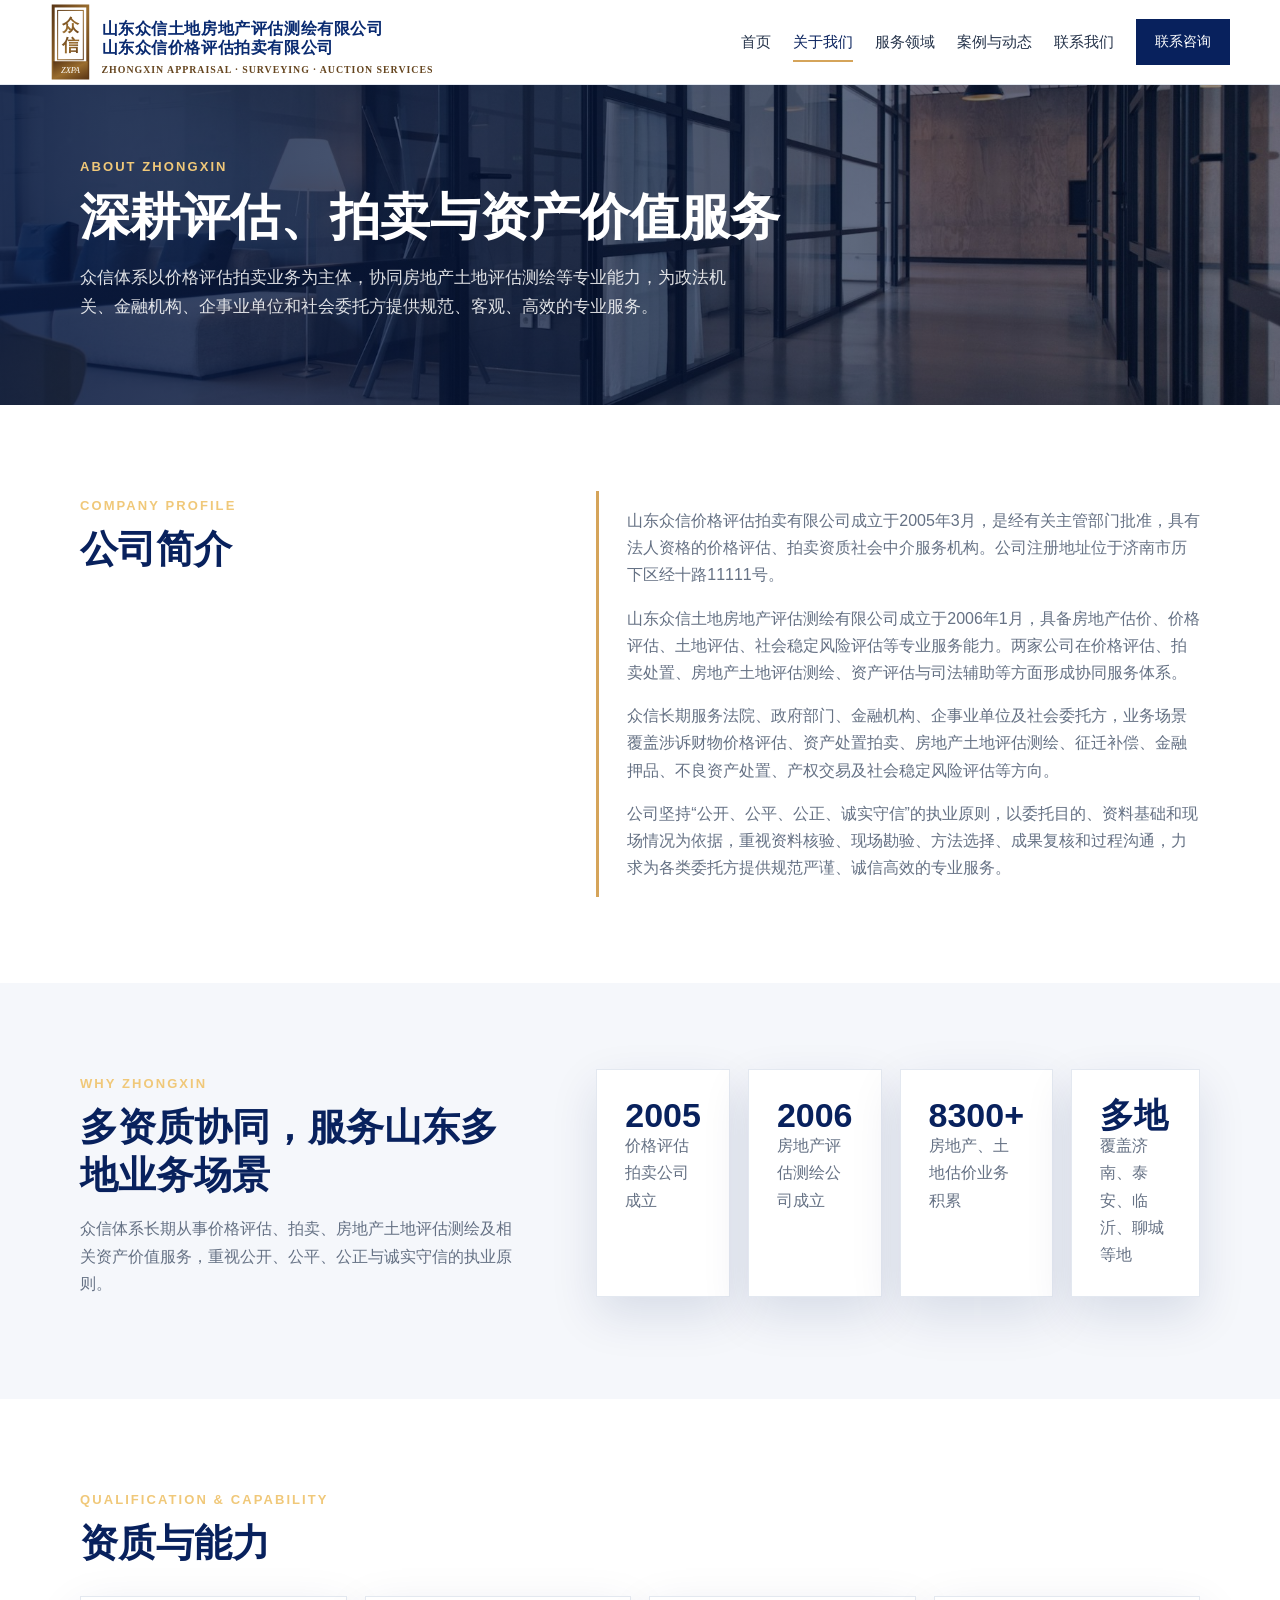
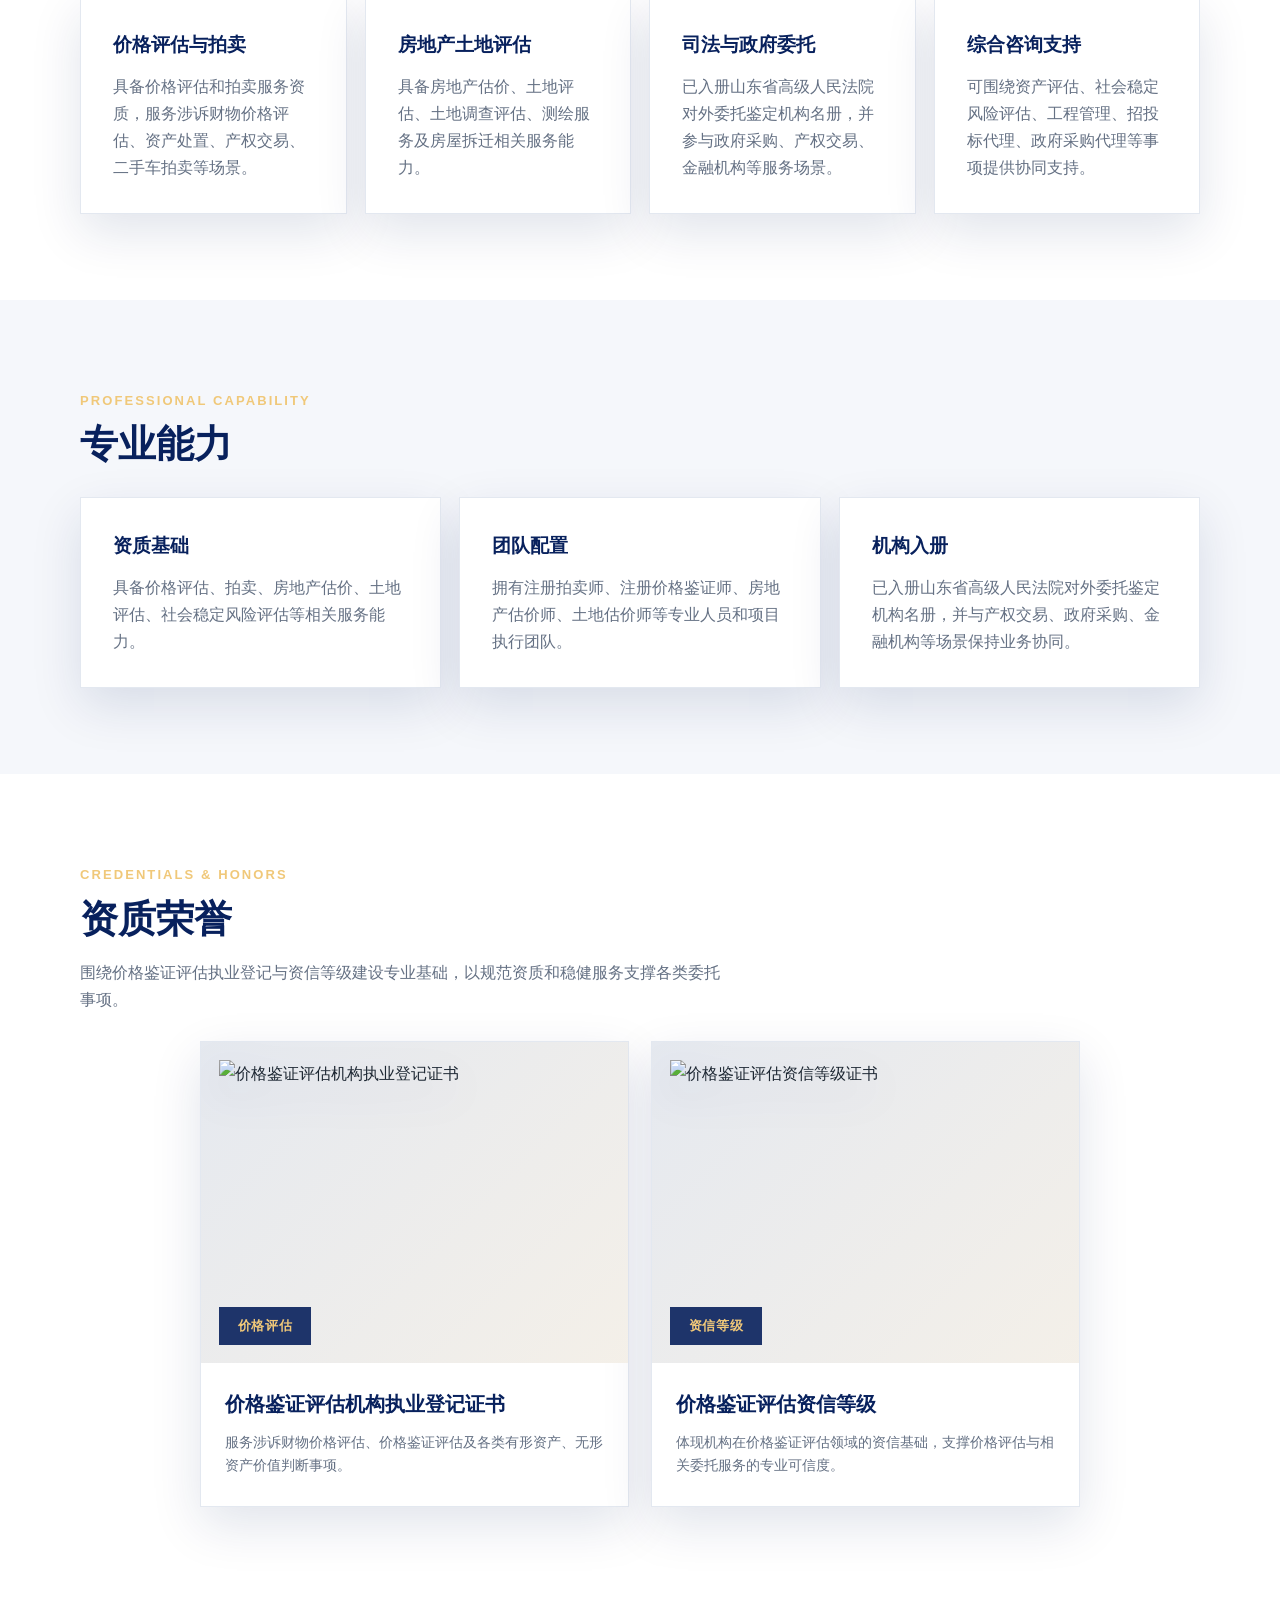
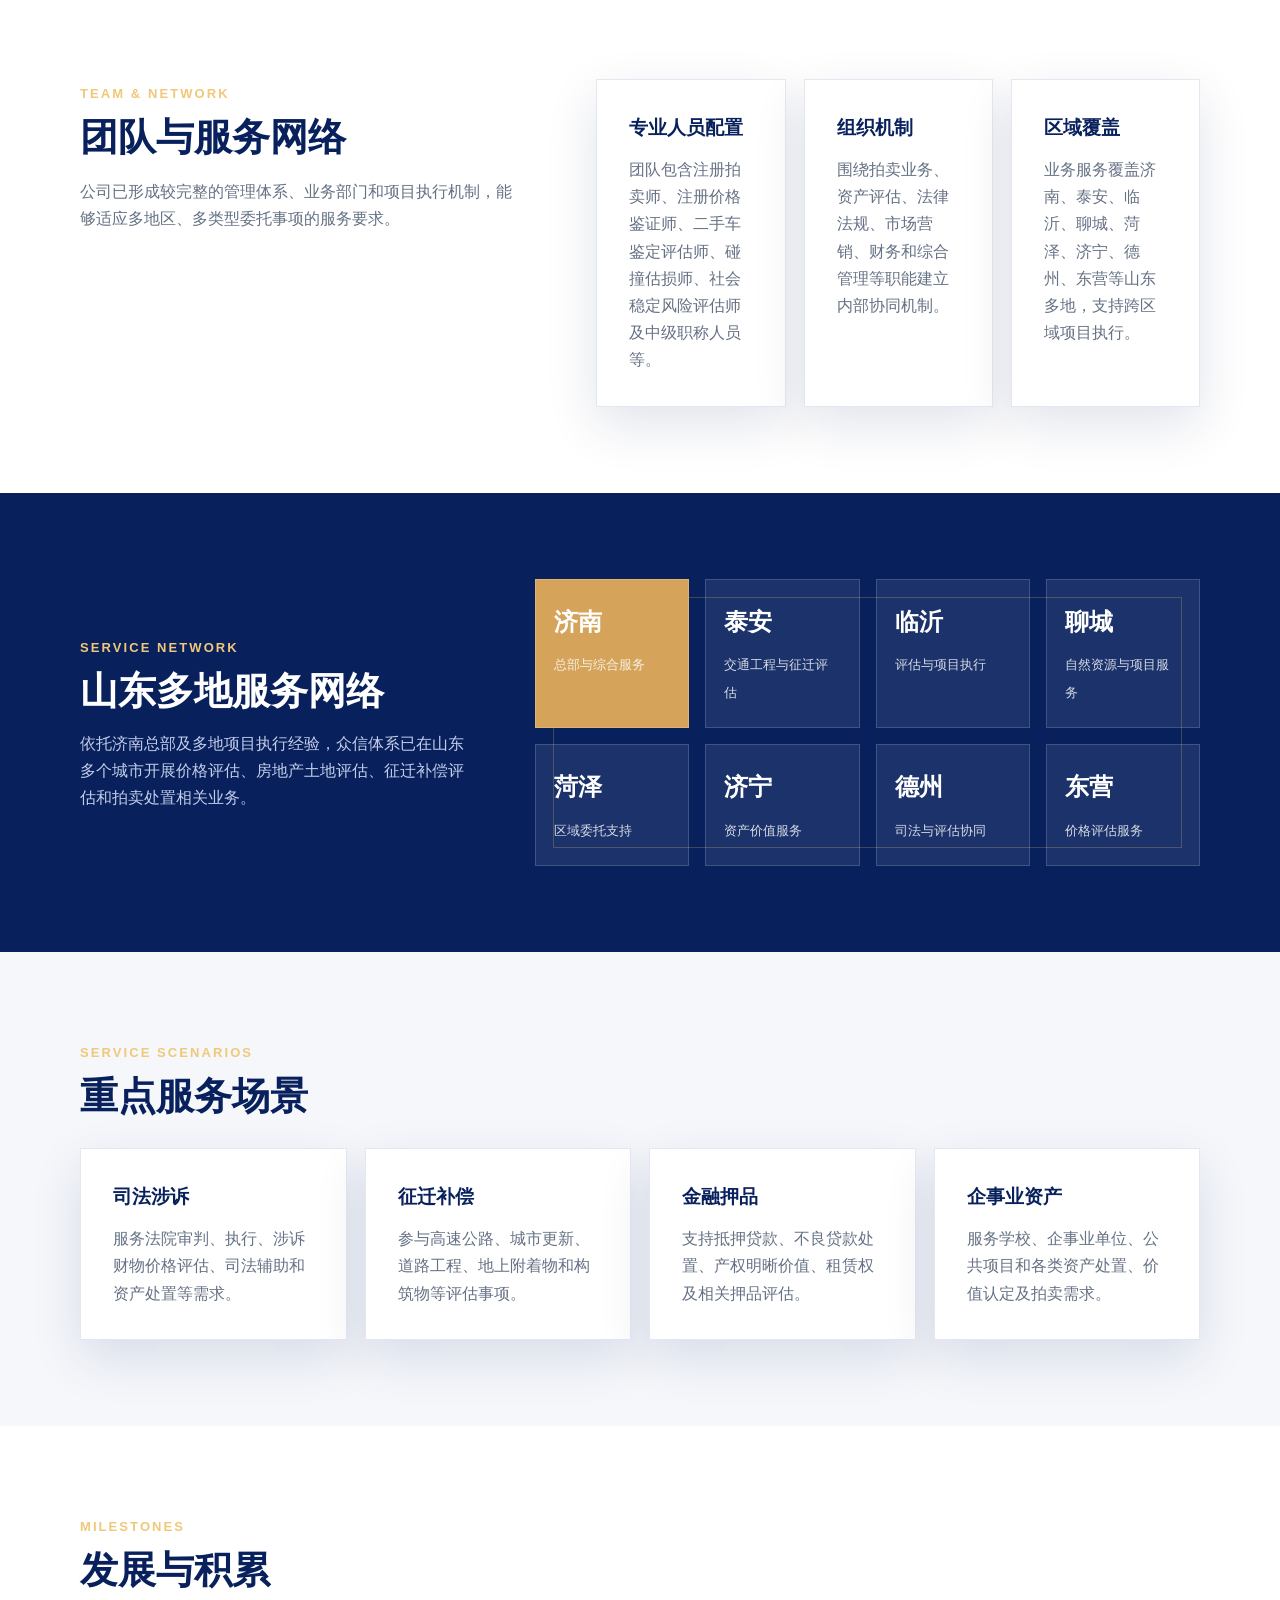
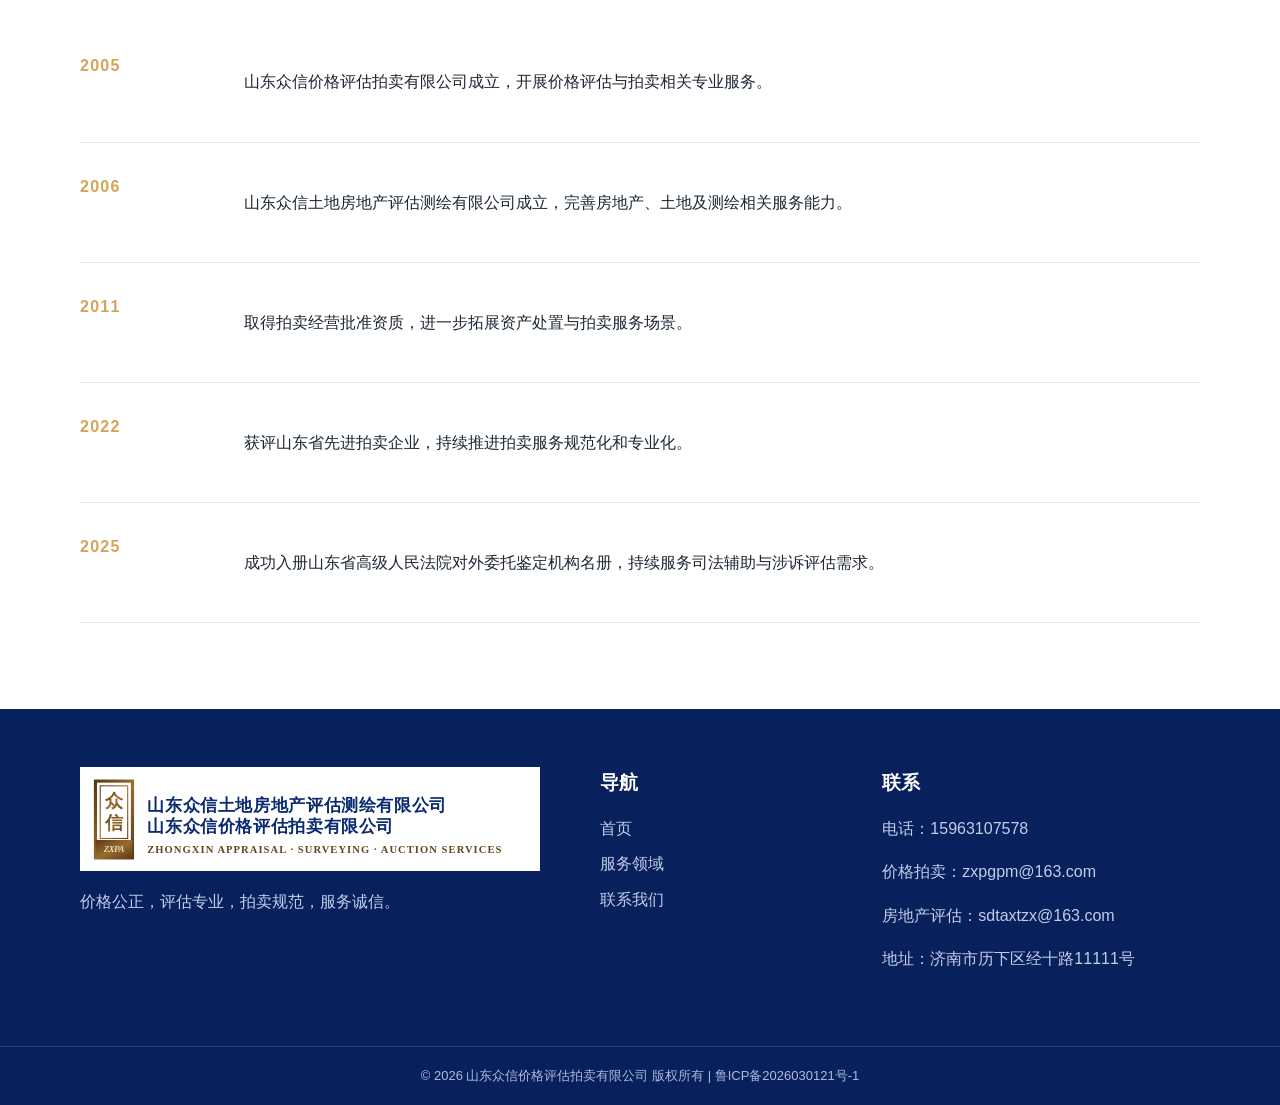
==== about.html @ 99918b37 "Correct land real estate company name" ====
<!DOCTYPE html>
<html lang="zh-CN">
<head>
    <meta charset="UTF-8">
    <meta name="viewport" content="width=device-width, initial-scale=1.0">
    <title>关于我们 | 山东众信价格评估拍卖有限公司</title>
    <meta name="description" content="了解山东众信价格评估拍卖有限公司及众信专业服务体系，涵盖价格评估、拍卖服务、房地产土地评估测绘、资产评估与司法辅助能力。">
    <meta property="og:type" content="website">
    <meta property="og:title" content="关于我们 | 山东众信价格评估拍卖有限公司">
    <meta property="og:description" content="众信体系以价格评估拍卖业务为主体，协同房地产土地评估测绘等专业能力。">
    <meta property="og:image" content="assets/logo-header.svg">
    <link rel="canonical" href="https://zhongxinpm.cn/about.html">
    <link rel="icon" href="assets/favicon.svg" type="image/svg+xml">
    <link rel="stylesheet" href="styles.css?v=20260608-local-images">
</head>
<body>
    <header class="site-header">
        <div class="topbar">
            <a class="brand" href="index.html"><img class="brand-logo" src="assets/logo-header.svg?v=20260609-company-name" alt="山东众信土地房地产评估测绘有限公司 山东众信价格评估拍卖有限公司"></a>
            <button class="menu-toggle" type="button" aria-label="打开导航" aria-expanded="false"><span></span><span></span><span></span></button>
            <nav class="main-nav" aria-label="主导航">
                <a href="index.html">首页</a><a class="active" href="about.html">关于我们</a><a href="services.html">服务领域</a><a href="insights.html">案例与动态</a><a href="contact.html">联系我们</a>
            </nav>
            <a class="header-cta" href="contact.html">联系咨询</a>
        </div>
    </header>

    <main>
        <section class="page-hero about-hero">
            <div class="container">
                <span>About Zhongxin</span>
                <h1>深耕评估、拍卖与资产价值服务</h1>
                <p>众信体系以价格评估拍卖业务为主体，协同房地产土地评估测绘等专业能力，为政法机关、金融机构、企事业单位和社会委托方提供规范、客观、高效的专业服务。</p>
            </div>
        </section>

        <section class="section">
            <div class="container split">
                <div>
                    <span class="section-kicker">Company Profile</span>
                    <h2>公司简介</h2>
                </div>
                <div class="rich-text">
                    <p>山东众信价格评估拍卖有限公司成立于2005年3月，是经有关主管部门批准，具有法人资格的价格评估、拍卖资质社会中介服务机构。公司注册地址位于济南市历下区经十路11111号。</p>
                    <p>山东众信土地房地产评估测绘有限公司成立于2006年1月，具备房地产估价、价格评估、土地评估、社会稳定风险评估等专业服务能力。两家公司在价格评估、拍卖处置、房地产土地评估测绘、资产评估与司法辅助等方面形成协同服务体系。</p>
                    <p>众信长期服务法院、政府部门、金融机构、企事业单位及社会委托方，业务场景覆盖涉诉财物价格评估、资产处置拍卖、房地产土地评估测绘、征迁补偿、金融押品、不良资产处置、产权交易及社会稳定风险评估等方向。</p>
                    <p>公司坚持“公开、公平、公正、诚实守信”的执业原则，以委托目的、资料基础和现场情况为依据，重视资料核验、现场勘验、方法选择、成果复核和过程沟通，力求为各类委托方提供规范严谨、诚信高效的专业服务。</p>
                </div>
            </div>
        </section>

        <section class="section muted">
            <div class="container split">
                <div>
                    <span class="section-kicker">Why Zhongxin</span>
                    <h2>多资质协同，服务山东多地业务场景</h2>
                    <p class="lead">众信体系长期从事价格评估、拍卖、房地产土地评估测绘及相关资产价值服务，重视公开、公平、公正与诚实守信的执业原则。</p>
                </div>
                <div class="strength-grid">
                    <article>
                        <strong>2005</strong>
                        <span>价格评估拍卖公司成立</span>
                    </article>
                    <article>
                        <strong>2006</strong>
                        <span>房地产评估测绘公司成立</span>
                    </article>
                    <article>
                        <strong>8300+</strong>
                        <span>房地产、土地估价业务积累</span>
                    </article>
                    <article>
                        <strong>多地</strong>
                        <span>覆盖济南、泰安、临沂、聊城等地</span>
                    </article>
                </div>
            </div>
        </section>

        <section class="section">
            <div class="container">
                <div class="section-head compact">
                    <span>Qualification & Capability</span>
                    <h2>资质与能力</h2>
                </div>
                <div class="feature-grid four">
                    <article class="feature"><h3>价格评估与拍卖</h3><p>具备价格评估和拍卖服务资质，服务涉诉财物价格评估、资产处置、产权交易、二手车拍卖等场景。</p></article>
                    <article class="feature"><h3>房地产土地评估</h3><p>具备房地产估价、土地评估、土地调查评估、测绘服务及房屋拆迁相关服务能力。</p></article>
                    <article class="feature"><h3>司法与政府委托</h3><p>已入册山东省高级人民法院对外委托鉴定机构名册，并参与政府采购、产权交易、金融机构等服务场景。</p></article>
                    <article class="feature"><h3>综合咨询支持</h3><p>可围绕资产评估、社会稳定风险评估、工程管理、招投标代理、政府采购代理等事项提供协同支持。</p></article>
                </div>
            </div>
        </section>

        <section class="section muted">
            <div class="container">
                <div class="section-head compact">
                    <span>Professional Capability</span>
                    <h2>专业能力</h2>
                </div>
                <div class="feature-grid">
                    <article class="feature">
                        <h3>资质基础</h3>
                        <p>具备价格评估、拍卖、房地产估价、土地评估、社会稳定风险评估等相关服务能力。</p>
                    </article>
                    <article class="feature">
                        <h3>团队配置</h3>
                        <p>拥有注册拍卖师、注册价格鉴证师、房地产估价师、土地估价师等专业人员和项目执行团队。</p>
                    </article>
                    <article class="feature">
                        <h3>机构入册</h3>
                        <p>已入册山东省高级人民法院对外委托鉴定机构名册，并与产权交易、政府采购、金融机构等场景保持业务协同。</p>
                    </article>
                </div>
            </div>
        </section>

        <section class="section">
            <div class="container">
                <div class="section-head compact">
                    <span>Credentials & Honors</span>
                    <h2>资质荣誉</h2>
                    <p>围绕价格鉴证评估执业登记与资信等级建设专业基础，以规范资质和稳健服务支撑各类委托事项。</p>
                </div>
                <div class="credential-gallery">
                    <article class="credential-card">
                        <div class="credential-visual photo">
                            <img src="ziliao/价格鉴证评估机构执业登记证书.jpg" alt="价格鉴证评估机构执业登记证书">
                            <span>价格评估</span>
                        </div>
                        <h3>价格鉴证评估机构执业登记证书</h3>
                        <p>服务涉诉财物价格评估、价格鉴证评估及各类有形资产、无形资产价值判断事项。</p>
                    </article>
                    <article class="credential-card">
                        <div class="credential-visual photo">
                            <img src="ziliao/价格鉴证评估资信等级.jpg" alt="价格鉴证评估资信等级证书">
                            <span>资信等级</span>
                        </div>
                        <h3>价格鉴证评估资信等级</h3>
                        <p>体现机构在价格鉴证评估领域的资信基础，支撑价格评估与相关委托服务的专业可信度。</p>
                    </article>
                </div>
            </div>
        </section>

        <section class="section">
            <div class="container split">
                <div>
                    <span class="section-kicker">Team & Network</span>
                    <h2>团队与服务网络</h2>
                    <p class="lead">公司已形成较完整的管理体系、业务部门和项目执行机制，能够适应多地区、多类型委托事项的服务要求。</p>
                </div>
                <div class="feature-grid">
                    <article class="feature">
                        <h3>专业人员配置</h3>
                        <p>团队包含注册拍卖师、注册价格鉴证师、二手车鉴定评估师、碰撞估损师、社会稳定风险评估师及中级职称人员等。</p>
                    </article>
                    <article class="feature">
                        <h3>组织机制</h3>
                        <p>围绕拍卖业务、资产评估、法律法规、市场营销、财务和综合管理等职能建立内部协同机制。</p>
                    </article>
                    <article class="feature">
                        <h3>区域覆盖</h3>
                        <p>业务服务覆盖济南、泰安、临沂、聊城、菏泽、济宁、德州、东营等山东多地，支持跨区域项目执行。</p>
                    </article>
                </div>
            </div>
        </section>

        <section class="section network-section">
            <div class="container network-map">
                <div class="network-copy">
                    <span class="section-kicker">Service Network</span>
                    <h2>山东多地服务网络</h2>
                    <p>依托济南总部及多地项目执行经验，众信体系已在山东多个城市开展价格评估、房地产土地评估、征迁补偿评估和拍卖处置相关业务。</p>
                </div>
                <div class="network-nodes" aria-label="山东服务城市节点">
                    <div class="network-node primary"><strong>济南</strong><span>总部与综合服务</span></div>
                    <div class="network-node"><strong>泰安</strong><span>交通工程与征迁评估</span></div>
                    <div class="network-node"><strong>临沂</strong><span>评估与项目执行</span></div>
                    <div class="network-node"><strong>聊城</strong><span>自然资源与项目服务</span></div>
                    <div class="network-node"><strong>菏泽</strong><span>区域委托支持</span></div>
                    <div class="network-node"><strong>济宁</strong><span>资产价值服务</span></div>
                    <div class="network-node"><strong>德州</strong><span>司法与评估协同</span></div>
                    <div class="network-node"><strong>东营</strong><span>价格评估服务</span></div>
                </div>
            </div>
        </section>

        <section class="section muted">
            <div class="container">
                <div class="section-head compact">
                    <span>Service Scenarios</span>
                    <h2>重点服务场景</h2>
                </div>
                <div class="feature-grid four">
                    <article class="feature"><h3>司法涉诉</h3><p>服务法院审判、执行、涉诉财物价格评估、司法辅助和资产处置等需求。</p></article>
                    <article class="feature"><h3>征迁补偿</h3><p>参与高速公路、城市更新、道路工程、地上附着物和构筑物等评估事项。</p></article>
                    <article class="feature"><h3>金融押品</h3><p>支持抵押贷款、不良贷款处置、产权明晰价值、租赁权及相关押品评估。</p></article>
                    <article class="feature"><h3>企事业资产</h3><p>服务学校、企事业单位、公共项目和各类资产处置、价值认定及拍卖需求。</p></article>
                </div>
            </div>
        </section>

        <section class="section">
            <div class="container timeline">
                <div class="section-head compact"><span>Milestones</span><h2>发展与积累</h2></div>
                <article><time>2005</time><p>山东众信价格评估拍卖有限公司成立，开展价格评估与拍卖相关专业服务。</p></article>
                <article><time>2006</time><p>山东众信土地房地产评估测绘有限公司成立，完善房地产、土地及测绘相关服务能力。</p></article>
                <article><time>2011</time><p>取得拍卖经营批准资质，进一步拓展资产处置与拍卖服务场景。</p></article>
                <article><time>2022</time><p>获评山东省先进拍卖企业，持续推进拍卖服务规范化和专业化。</p></article>
                <article><time>2025</time><p>成功入册山东省高级人民法院对外委托鉴定机构名册，持续服务司法辅助与涉诉评估需求。</p></article>
            </div>
        </section>
    </main>

    <footer class="site-footer">
        <div class="container footer-grid"><div><a class="brand footer-brand" href="index.html"><img class="brand-logo" src="assets/logo-header.svg?v=20260609-company-name" alt="山东众信土地房地产评估测绘有限公司 山东众信价格评估拍卖有限公司"></a><p>价格公正，评估专业，拍卖规范，服务诚信。</p></div><div><h3>导航</h3><a href="index.html">首页</a><a href="services.html">服务领域</a><a href="contact.html">联系我们</a></div><div><h3>联系</h3><p>电话：15963107578</p><p>价格拍卖：zxpgpm@163.com</p><p>房地产评估：sdtaxtzx@163.com</p><p>地址：济南市历下区经十路11111号</p></div></div>
        <div class="footer-bottom">© 2026 山东众信价格评估拍卖有限公司 版权所有 | 鲁ICP备2026030121号-1</div>
    </footer>
    <script src="script.js?v=20260608-local-images"></script>
</body>
</html>
---- styles.css ----
:root {
    --navy: #08215d;
    --navy-2: #0b2d78;
    --gold: #d5a45a;
    --gold-2: #f0c879;
    --ink: #1d2733;
    --muted: #657184;
    --line: #e3e8f0;
    --paper: #ffffff;
    --soft: #f5f7fb;
    --shadow: 0 18px 48px rgba(8, 33, 93, 0.12);
}

* {
    box-sizing: border-box;
}

html {
    scroll-behavior: smooth;
}

body {
    margin: 0;
    color: var(--ink);
    font-family: Arial, "PingFang SC", "Microsoft YaHei", sans-serif;
    background: var(--paper);
    line-height: 1.7;
}

img {
    max-width: 100%;
    display: block;
}

a {
    color: inherit;
    text-decoration: none;
}

.container {
    width: min(1120px, calc(100% - 40px));
    margin: 0 auto;
}

.site-header {
    position: sticky;
    top: 0;
    z-index: 20;
    background: rgba(255, 255, 255, 0.96);
    border-bottom: 1px solid var(--line);
    backdrop-filter: blur(14px);
}

.topbar {
    width: min(1180px, calc(100% - 40px));
    height: 84px;
    margin: 0 auto;
    display: flex;
    align-items: center;
    gap: 22px;
}

.brand {
    display: inline-flex;
    align-items: center;
    min-width: 460px;
    max-width: 560px;
}

.brand-logo {
    width: 100%;
    height: 76px;
    object-fit: contain;
    object-position: left center;
}

.main-nav {
    display: flex;
    align-items: center;
    gap: 22px;
    margin-left: auto;
    font-size: 15px;
}

.main-nav a {
    position: relative;
    color: #25334a;
    padding: 27px 0;
}

.main-nav a::after {
    content: "";
    position: absolute;
    left: 0;
    right: 0;
    bottom: 20px;
    height: 2px;
    background: var(--gold);
    transform: scaleX(0);
    transform-origin: left;
    transition: transform 0.2s ease;
}

.main-nav a:hover,
.main-nav a.active {
    color: var(--navy);
}

.main-nav a:hover::after,
.main-nav a.active::after {
    transform: scaleX(1);
}

.header-cta {
    color: #fff;
    background: var(--navy);
    padding: 10px 18px;
    font-size: 14px;
    border: 1px solid var(--navy);
    transition: 0.2s ease;
}

.header-cta:hover {
    background: var(--gold);
    border-color: var(--gold);
}

.menu-toggle {
    display: none;
    width: 42px;
    height: 42px;
    margin-left: auto;
    background: transparent;
    border: 1px solid var(--line);
    cursor: pointer;
}

.menu-toggle span {
    display: block;
    width: 20px;
    height: 2px;
    margin: 5px auto;
    background: var(--navy);
}

.hero,
.page-hero {
    position: relative;
    color: #fff;
    overflow: hidden;
    background-position: center;
    background-size: cover;
}

.hero-home {
    min-height: 560px;
    display: flex;
    align-items: center;
    background-image: url("assets/site-images/building-hero.jpg");
}

.hero-overlay,
.page-hero::before {
    position: absolute;
    inset: 0;
    content: "";
    background: linear-gradient(90deg, rgba(5, 22, 61, 0.86), rgba(5, 22, 61, 0.42));
}

.hero-content,
.page-hero .container {
    position: relative;
    z-index: 1;
}

.eyebrow,
.section-kicker,
.section-head span,
.consult-inner span,
.page-hero span {
    color: var(--gold-2);
    font-size: 13px;
    font-weight: 700;
    letter-spacing: 0.16em;
    text-transform: uppercase;
}

.hero h1 {
    max-width: 760px;
    margin: 14px 0 20px;
    font-size: clamp(38px, 5vw, 62px);
    line-height: 1.16;
    letter-spacing: 0;
}

.hero p {
    max-width: 650px;
    margin: 0;
    color: rgba(255, 255, 255, 0.86);
    font-size: 18px;
}

.hero-actions {
    display: flex;
    gap: 14px;
    margin-top: 34px;
    flex-wrap: wrap;
}

.btn {
    display: inline-flex;
    align-items: center;
    justify-content: center;
    min-height: 46px;
    padding: 0 24px;
    border: 1px solid transparent;
    font-weight: 700;
    cursor: pointer;
    transition: 0.2s ease;
}

.btn.primary {
    color: #fff;
    background: var(--navy);
    border-color: var(--navy);
}

.btn.primary:hover {
    background: #123986;
}

.btn.ghost {
    color: #fff;
    border-color: rgba(255, 255, 255, 0.55);
}

.btn.ghost:hover {
    color: var(--navy);
    background: #fff;
}

.btn.gold {
    background: var(--gold);
    border-color: var(--gold);
}

.section {
    padding: 86px 0;
}

.muted {
    background: var(--soft);
}

.section-head {
    max-width: 650px;
    margin-bottom: 36px;
}

.section-head.compact {
    margin-bottom: 28px;
}

.section-head.side {
    margin-bottom: 0;
}

.section-head h2,
.split h2,
.consult-inner h2 {
    margin: 8px 0 12px;
    color: var(--navy);
    font-size: clamp(28px, 3vw, 38px);
    line-height: 1.25;
}

.section-head p,
.lead,
.rich-text p {
    color: var(--muted);
    font-size: 16px;
}

.credential-note {
    max-width: 760px;
    margin-top: 12px;
    padding: 12px 14px;
    color: #6b4a1f !important;
    background: #fff7e8;
    border-left: 3px solid var(--gold);
    font-size: 14px !important;
}

.image-card-grid {
    display: grid;
    grid-template-columns: repeat(4, 1fr);
    gap: 1px;
    background: var(--line);
}

.image-card {
    position: relative;
    height: 300px;
    overflow: hidden;
    color: #fff;
    background: var(--navy);
}

.image-card img {
    width: 100%;
    height: 100%;
    object-fit: cover;
    opacity: 0.78;
    transition: transform 0.45s ease, opacity 0.45s ease;
}

.image-card::after {
    position: absolute;
    inset: 0;
    content: "";
    background: linear-gradient(180deg, rgba(8, 33, 93, 0.1), rgba(8, 33, 93, 0.82));
}

.image-card.light::after {
    background: linear-gradient(180deg, rgba(255, 255, 255, 0.04), rgba(8, 33, 93, 0.74));
}

.image-card span {
    position: absolute;
    left: 28px;
    bottom: 26px;
    z-index: 1;
    font-size: 24px;
    font-weight: 700;
}

.image-card span::before {
    content: "";
    display: block;
    width: 34px;
    height: 3px;
    margin-bottom: 12px;
    background: var(--gold);
}

.image-card:hover img {
    transform: scale(1.07);
    opacity: 0.94;
}

.info-center {
    position: relative;
    margin-top: -86px;
    z-index: 2;
    padding-bottom: 30px;
}

.info-center .container {
    background: #fff;
    padding: 28px 42px 32px;
    box-shadow: var(--shadow);
}

.info-grid {
    display: grid;
    grid-template-columns: minmax(0, 1.05fr) minmax(380px, 0.95fr);
    gap: 28px;
    align-items: stretch;
}

.project-carousel {
    position: relative;
    min-height: 430px;
    overflow: hidden;
    background: var(--navy);
}

.project-slide {
    position: absolute;
    inset: 0;
    opacity: 0;
    pointer-events: none;
    transition: opacity 0.45s ease;
}

.project-slide.active {
    opacity: 1;
    pointer-events: auto;
}

.project-slide img {
    width: 100%;
    height: 100%;
    object-fit: cover;
    opacity: 0.82;
}

.project-slide::after {
    content: "";
    position: absolute;
    inset: 0;
    background: linear-gradient(180deg, rgba(8, 33, 93, 0.12), rgba(8, 33, 93, 0.88));
}

.project-caption {
    position: absolute;
    left: 34px;
    right: 34px;
    bottom: 42px;
    z-index: 1;
    color: #fff;
}

.project-caption span {
    display: inline-block;
    margin-bottom: 12px;
    padding: 5px 12px;
    color: var(--navy);
    background: var(--gold-2);
    font-size: 13px;
    font-weight: 700;
}

.project-caption h3 {
    margin: 0 0 12px;
    font-size: clamp(24px, 3vw, 34px);
    line-height: 1.28;
}

.project-caption p {
    max-width: 620px;
    margin: 0;
    color: rgba(255, 255, 255, 0.86);
    font-size: 15px;
}

.carousel-dots {
    position: absolute;
    left: 34px;
    bottom: 18px;
    z-index: 2;
    display: flex;
    gap: 8px;
}

.carousel-dots button {
    width: 28px;
    height: 4px;
    padding: 0;
    border: 0;
    background: rgba(255, 255, 255, 0.45);
    cursor: pointer;
}

.carousel-dots button.active {
    background: var(--gold-2);
}

.info-panel {
    display: flex;
    flex-direction: column;
    min-height: 430px;
    border-top: 3px solid var(--navy);
    background: #fff;
    box-shadow: inset 0 0 0 1px var(--line);
}

.info-tabs {
    display: grid;
    grid-template-columns: repeat(3, 1fr);
    border-bottom: 1px solid var(--line);
}

.info-tabs button {
    min-height: 54px;
    color: var(--navy);
    background: #fff;
    border: 0;
    border-right: 1px solid var(--line);
    font: inherit;
    font-weight: 700;
    cursor: pointer;
}

.info-tabs button:last-child {
    border-right: 0;
}

.info-tabs button.active {
    color: #fff;
    background: var(--navy);
}

.notice-board {
    display: grid;
    grid-template-columns: repeat(2, minmax(0, 1fr));
    gap: 26px;
    margin-top: 26px;
}

.notice-column {
    border: 1px solid #d5d9df;
    background: #fff;
}

.notice-column-head {
    display: flex;
    align-items: stretch;
    justify-content: space-between;
    min-height: 48px;
    border-bottom: 1px solid #d5d9df;
}

.notice-column-head h3 {
    margin: 0;
    padding: 12px 22px;
    color: #fff;
    background: var(--navy);
    font-size: 17px;
}

.notice-column-head h3::before {
    content: "› ";
    font-size: 18px;
}

.notice-column-head a {
    align-self: center;
    padding: 0 14px;
    color: var(--navy);
    font-size: 12px;
}

.investment-tabs {
    display: flex;
    flex-wrap: wrap;
    align-items: center;
    gap: 0;
    margin-right: auto;
    padding-left: 18px;
}

.investment-tabs a {
    position: relative;
    padding: 0 15px;
    color: var(--navy);
    font-size: 13px;
    font-weight: 700;
}

.investment-tabs a + a::before {
    content: "";
    position: absolute;
    left: 0;
    top: 50%;
    width: 1px;
    height: 14px;
    background: var(--gold);
    transform: translateY(-50%);
}

.investment-tabs a:hover,
.investment-tabs a.active {
    color: var(--gold);
}

.investment-tabs a.active::after {
    content: "";
    position: absolute;
    left: 15px;
    right: 15px;
    bottom: -16px;
    height: 2px;
    background: var(--gold);
}

.notice-column-body {
    display: grid;
    grid-template-columns: minmax(220px, 0.86fr) 1fr;
    gap: 20px;
    padding: 16px;
}

.news-showcase {
    overflow: hidden;
    background: #fff;
    border: 1px solid var(--line);
    box-shadow: var(--shadow);
}

.news-showcase-head {
    display: flex;
    align-items: center;
    justify-content: space-between;
    gap: 20px;
    min-height: 58px;
    padding: 0 24px 0 28px;
    color: #fff;
    background: var(--navy);
}

.news-showcase-head div {
    display: flex;
    align-items: center;
    gap: 18px;
}

.news-showcase-head strong {
    font-size: 18px;
}

.news-showcase-head span {
    padding-left: 18px;
    border-left: 2px solid rgba(255, 255, 255, 0.62);
    font-weight: 700;
}

.news-showcase-head a {
    color: #fff;
    font-size: 14px;
}

.news-showcase-head a::before {
    content: "— ";
    color: var(--gold-2);
}

.news-showcase-body {
    display: grid;
    grid-template-columns: minmax(0, 1.65fr) minmax(360px, 1fr);
    height: 360px;
    background: #f1f4f8;
}

.news-visual {
    position: relative;
    height: 360px;
    background: #e8edf5;
}

.news-slide {
    position: absolute;
    inset: 0;
    opacity: 0;
    transition: opacity 0.45s ease;
}

.news-slide.active {
    opacity: 1;
}

.news-slide img {
    width: 100%;
    height: 100%;
    object-fit: cover;
}

.news-dots {
    position: absolute;
    left: 0;
    right: 0;
    bottom: 18px;
    display: flex;
    justify-content: center;
    gap: 10px;
    z-index: 2;
}

.news-dots button {
    width: 11px;
    height: 11px;
    padding: 0;
    border: 0;
    border-radius: 999px;
    background: rgba(255, 255, 255, 0.72);
    cursor: pointer;
}

.news-dots button.active {
    background: var(--gold);
}

.news-summary {
    display: flex;
    flex-direction: column;
    justify-content: flex-start;
    min-width: 0;
    overflow: hidden;
    padding: 38px 38px 34px;
    background: #fff;
}

.news-summary time {
    color: var(--navy);
    font-family: Georgia, "Times New Roman", serif;
    font-size: 15px;
}

.news-summary > strong {
    margin: 4px 0 16px;
    color: var(--navy);
    font-family: Georgia, "Times New Roman", serif;
    font-size: 34px;
    line-height: 1;
}

.news-summary > strong::after {
    content: "";
    display: block;
    width: 42px;
    height: 2px;
    margin-top: 16px;
    background: var(--gold);
}

.news-summary h3 {
    margin: 0 0 12px;
    color: var(--navy);
    font-size: 22px;
    line-height: 1.58;
    display: -webkit-box;
    overflow: hidden;
    -webkit-line-clamp: 2;
    -webkit-box-orient: vertical;
}

.news-summary p {
    margin: 0 0 20px;
    color: var(--muted);
    font-size: 15px;
    line-height: 1.85;
    display: -webkit-box;
    overflow: hidden;
    -webkit-line-clamp: 2;
    -webkit-box-orient: vertical;
}

.news-summary .btn {
    align-self: flex-start;
    margin-top: auto;
}

.news-headlines {
    padding: 22px 28px 26px;
    background: #fff;
}

.news-headlines a {
    display: grid;
    grid-template-columns: auto 1fr auto;
    gap: 10px;
    align-items: center;
    padding: 13px 0;
    border-bottom: 1px solid var(--line);
}

.news-headlines a:last-child {
    border-bottom: 0;
}

.news-headlines span {
    padding: 2px 8px;
    color: #fff;
    background: var(--gold);
    font-size: 12px;
}

.news-headlines strong {
    min-width: 0;
    color: var(--navy);
    font-size: 15px;
    overflow: hidden;
    text-overflow: ellipsis;
    white-space: nowrap;
}

.news-headlines time {
    color: var(--muted);
    font-size: 13px;
    white-space: nowrap;
}

.notice-featured {
    position: relative;
    display: block;
    min-width: 0;
    align-self: start;
    padding: 10px;
    border: 1px solid rgba(8, 33, 93, 0.1);
    background: linear-gradient(180deg, #fff, #f8fafc);
}

.notice-featured img {
    width: 100%;
    height: 190px;
    object-fit: cover;
    background: #f2f2f2;
}

.notice-featured div {
    min-width: 0;
    padding-top: 10px;
}

.notice-featured p {
    margin: 8px 0 12px;
    color: var(--muted);
    font-size: 13px;
    line-height: 1.65;
    display: -webkit-box;
    overflow: hidden;
    -webkit-line-clamp: 2;
    -webkit-box-orient: vertical;
}

.notice-list {
    display: grid;
    align-content: start;
    gap: 0;
}

.notice-item {
    position: relative;
    display: grid;
    grid-template-columns: 1fr auto;
    gap: 12px;
    align-items: center;
    min-height: 40px;
    padding: 13px 0 13px 16px;
    border-bottom: 1px dashed #d8d8d8;
}

.notice-item.featured strong {
    font-size: 15px;
    font-weight: 800;
}

.notice-item::before {
    content: "※";
    position: absolute;
    top: 10px;
    left: 0;
    width: auto;
    height: auto;
    color: #758095;
    background: none;
    font-size: 12px;
    opacity: 1;
}

.notice-column time {
    color: var(--gold);
    font-family: Georgia, "Times New Roman", serif;
    font-size: 13px;
    font-weight: 700;
    white-space: nowrap;
}

.notice-column strong {
    color: var(--navy);
    font-size: 14px;
    line-height: 1.5;
}

.notice-featured strong {
    display: block;
    color: var(--navy);
    font-size: 17px;
    line-height: 1.45;
}

.service-preview {
    padding-top: 40px;
}

.notice-column a:hover strong {
    color: var(--gold);
}

.auction-panel,
.investment-panel {
    grid-column: 1 / -1;
}

.auction-panel .notice-column-head,
.investment-panel .notice-column-head {
    align-items: center;
}

.auction-body,
.investment-body {
    grid-template-columns: minmax(0, 1.2fr) minmax(320px, 0.8fr);
    gap: 24px;
}

.auction-body .notice-featured img,
.investment-body .notice-featured img {
    height: 190px;
}

.investment-empty {
    grid-column: 1 / -1;
    min-height: 220px;
    display: grid;
    place-items: center;
    color: var(--muted);
    background: #f7f9fd;
    border: 1px dashed var(--line);
}

.info-pair {
    grid-column: 1 / -1;
    display: grid;
    grid-template-columns: repeat(2, minmax(0, 1fr));
    gap: 26px;
}

.compact-feed {
    min-width: 0;
}

.compact-list {
    display: grid;
    gap: 0;
    padding: 12px 18px 16px;
}

.compact-item {
    display: grid;
    grid-template-columns: 1fr auto;
    gap: 14px;
    align-items: center;
    min-height: 48px;
    padding: 12px 0 12px 16px;
    border-bottom: 1px dashed #d8d8d8;
    position: relative;
}

.compact-item:last-child {
    border-bottom: 0;
}

.compact-item::before {
    content: "※";
    position: absolute;
    left: 0;
    top: 13px;
    color: #758095;
    font-size: 12px;
}

.compact-item strong {
    min-width: 0;
    color: var(--navy);
    font-size: 14px;
    line-height: 1.55;
    overflow: hidden;
    text-overflow: ellipsis;
    white-space: nowrap;
}

.compact-item time {
    color: var(--gold);
    font-family: Georgia, "Times New Roman", serif;
    font-size: 13px;
    font-weight: 700;
    white-space: nowrap;
}

.compact-item:hover strong {
    color: var(--gold);
}

.split {
    display: grid;
    grid-template-columns: 0.85fr 1.15fr;
    gap: 70px;
    align-items: start;
}

.strength-grid,
.feature-grid,
.process {
    display: grid;
    grid-template-columns: repeat(4, 1fr);
    gap: 18px;
}

.strength-grid article,
.feature,
.process article,
.article-list article,
.contact-card,
.contact-form {
    background: #fff;
    border: 1px solid var(--line);
    box-shadow: var(--shadow);
}

.strength-grid article {
    padding: 28px;
}

.strength-grid strong {
    display: block;
    color: var(--navy);
    font-size: 34px;
    line-height: 1;
}

.strength-grid span {
    color: var(--muted);
}

.feature-grid {
    grid-template-columns: repeat(3, 1fr);
}

.feature-grid.four {
    grid-template-columns: repeat(4, 1fr);
}

.feature {
    padding: 32px;
}

.feature h3,
.service-item h2,
.article-list h2,
.contact-card h2 {
    margin: 0 0 12px;
    color: var(--navy);
}

.article-list h2 a {
    color: inherit;
}

.article-list h2 a:hover {
    color: var(--gold);
}

.feature p,
.service-item p,
.article-list p,
.contact-card p {
    margin: 0;
    color: var(--muted);
}

.news-layout {
    display: grid;
    grid-template-columns: 330px 1fr;
    gap: 58px;
}

.news-list {
    background: #fff;
    border-top: 3px solid var(--navy);
}

.news-list a {
    display: grid;
    grid-template-columns: 130px 1fr;
    gap: 24px;
    padding: 25px 30px;
    border-bottom: 1px solid var(--line);
    transition: 0.2s ease;
}

.news-list a:hover {
    background: #fff7e8;
}

.news-list time,
.article-list time {
    color: var(--gold);
    font-weight: 700;
}

.text-link {
    display: inline-block;
    margin-top: 18px;
    color: var(--navy);
    font-weight: 700;
}

.text-link::after {
    content: "";
    display: block;
    width: 100%;
    height: 2px;
    margin-top: 4px;
    background: var(--gold);
}

.consult-band {
    color: #fff;
    background: var(--navy);
    padding: 54px 0;
}

.consult-inner {
    display: flex;
    align-items: center;
    justify-content: space-between;
    gap: 30px;
}

.consult-inner h2,
.consult-inner p {
    color: #fff;
    margin-bottom: 0;
}

.page-hero {
    min-height: 320px;
    display: flex;
    align-items: center;
}

.about-hero {
    background-image: url("assets/site-images/office-hero.jpg");
}

.services-hero {
    background-image: url("assets/site-images/team-hero.jpg");
}

.insights-hero {
    background-image: url("assets/site-images/meeting-hero.jpg");
}

.contact-hero {
    background-image: url("assets/site-images/workspace-hero.jpg");
}

.page-hero h1 {
    margin: 8px 0 10px;
    font-size: clamp(34px, 4vw, 50px);
    line-height: 1.2;
}

.page-hero p {
    max-width: 660px;
    color: rgba(255, 255, 255, 0.86);
    font-size: 17px;
}

.rich-text {
    border-left: 3px solid var(--gold);
    padding-left: 28px;
}

.profile-highlights {
    display: grid;
    grid-template-columns: repeat(3, 1fr);
    gap: 14px;
    margin-top: 28px;
}

.profile-highlights div {
    padding: 20px;
    background: #f7f9fd;
    border: 1px solid var(--line);
}

.profile-highlights strong {
    display: block;
    color: var(--navy);
    font-family: Georgia, "Times New Roman", serif;
    font-size: 30px;
    line-height: 1;
    margin-bottom: 8px;
}

.profile-highlights span {
    color: var(--muted);
    font-size: 13px;
}

.credential-gallery {
    display: grid;
    grid-template-columns: repeat(2, minmax(0, 1fr));
    gap: 22px;
    max-width: 880px;
    margin: 0 auto;
}

.credential-card {
    background: #fff;
    border: 1px solid var(--line);
    box-shadow: var(--shadow);
    overflow: hidden;
}

.credential-visual {
    position: relative;
    aspect-ratio: 4 / 3;
    min-height: 210px;
    padding: 18px;
    display: grid;
    place-items: center;
    background:
        linear-gradient(135deg, rgba(8, 33, 93, 0.08), rgba(213, 164, 90, 0.12)),
        #f8fafc;
}

.credential-visual.photo img {
    width: 100%;
    height: 100%;
    object-fit: contain;
    filter: drop-shadow(0 14px 22px rgba(8, 33, 93, 0.16));
}

.credential-visual span {
    position: absolute;
    left: 18px;
    bottom: 18px;
    min-width: 92px;
    padding: 8px 12px;
    color: var(--gold-2);
    background: rgba(8, 33, 93, 0.9);
    font-weight: 700;
    font-size: 13px;
    letter-spacing: 0.04em;
    text-align: center;
}

.credential-card h3 {
    margin: 24px 24px 10px;
    color: var(--navy);
    font-size: 20px;
}

.credential-card p {
    margin: 0;
    padding: 0 24px 28px;
    color: var(--muted);
    font-size: 14px;
}

.network-section {
    color: #fff;
    background: var(--navy);
}

.network-map {
    display: grid;
    grid-template-columns: 0.75fr 1.25fr;
    gap: 56px;
    align-items: center;
}

.network-copy h2 {
    margin: 8px 0 14px;
    color: #fff;
    font-size: clamp(28px, 3vw, 38px);
    line-height: 1.25;
}

.network-copy p {
    margin: 0;
    color: #c4cdea;
}

.network-nodes {
    position: relative;
    display: grid;
    grid-template-columns: repeat(4, 1fr);
    gap: 16px;
}

.network-nodes::before {
    content: "";
    position: absolute;
    inset: 18px;
    border: 1px solid rgba(213, 164, 90, 0.28);
    pointer-events: none;
}

.network-node {
    position: relative;
    z-index: 1;
    min-height: 118px;
    padding: 22px 18px;
    background: rgba(255, 255, 255, 0.08);
    border: 1px solid rgba(255, 255, 255, 0.16);
}

.network-node.primary {
    background: var(--gold);
}

.network-node strong {
    display: block;
    margin-bottom: 8px;
    color: #fff;
    font-size: 24px;
}

.network-node span {
    color: rgba(255, 255, 255, 0.82);
    font-size: 13px;
    line-height: 1.55;
}

.timeline article,
.service-item {
    display: grid;
    grid-template-columns: 130px 1fr;
    gap: 34px;
    padding: 30px 0;
    border-bottom: 1px solid var(--line);
}

.timeline time,
.service-item > span {
    color: var(--gold);
    font-weight: 700;
    letter-spacing: 0.08em;
}

.service-list {
    border-top: 3px solid var(--navy);
}

.process {
    grid-template-columns: repeat(4, 1fr);
}

.process article {
    padding: 28px;
}

.process strong {
    color: var(--navy);
}

.process-flow {
    align-items: stretch;
}

.process-flow .section-head {
    grid-column: 1 / -1;
    max-width: 720px;
    margin-bottom: 10px;
}

.process-flow article {
    position: relative;
    min-height: 220px;
    padding: 34px 28px 30px;
    border-top: 4px solid var(--gold);
    box-shadow: 0 14px 36px rgba(8, 33, 93, 0.1);
}

.process-flow article::after {
    content: "";
    position: absolute;
    top: 54px;
    right: -18px;
    width: 36px;
    height: 2px;
    background: var(--gold);
    z-index: 1;
}

.process-flow article:last-child::after {
    display: none;
}

.process-flow article > span {
    display: inline-flex;
    align-items: center;
    justify-content: center;
    width: 44px;
    height: 44px;
    margin-bottom: 22px;
    color: #fff;
    background: var(--navy);
    font-family: Georgia, "Times New Roman", serif;
    font-size: 16px;
    font-weight: 700;
}

.process-flow strong {
    display: block;
    margin-bottom: 12px;
    font-size: 20px;
}

.process-flow p {
    margin: 0;
    color: var(--muted);
    font-size: 14px;
    line-height: 1.75;
}

.insights-section {
    background: linear-gradient(180deg, #fff, #f7f9fd);
}

.insights-layout {
    display: grid;
    grid-template-columns: 260px minmax(0, 1fr);
    gap: 28px;
    align-items: start;
}

.insights-side {
    position: sticky;
    top: 110px;
    padding: 0 0 14px;
    background: #fff;
    border: 1px solid var(--line);
    box-shadow: var(--shadow);
}

.insights-side h2 {
    margin: 0 0 8px;
    padding: 16px 20px;
    color: #fff;
    background: var(--navy);
    font-size: 18px;
}

.insights-side a {
    display: block;
    margin: 0 14px;
    padding: 12px 6px;
    color: #26344c;
    border-bottom: 1px dashed #d8dfe9;
    font-weight: 700;
}

.insights-side a.active,
.insights-side a:hover {
    color: var(--gold);
}

.side-group {
    margin: 0 14px;
    padding-bottom: 6px;
    border-bottom: 1px solid var(--line);
}

.side-group > a {
    margin: 0;
}

.side-group > a:not(:first-child) {
    padding: 8px 6px 8px 22px;
    color: var(--muted);
    border-bottom: 0;
    font-size: 14px;
    font-weight: 600;
}

.side-group > a:not(:first-child)::before {
    content: "· ";
    color: var(--gold);
}

.side-group > a.active:not(:first-child),
.side-group > a:not(:first-child):hover {
    color: var(--navy);
}

.insights-content {
    min-width: 0;
}

.insights-list-head {
    display: flex;
    justify-content: space-between;
    gap: 20px;
    align-items: flex-end;
    margin-bottom: 16px;
    padding: 22px 26px;
    background: #fff;
    border: 1px solid var(--line);
    box-shadow: var(--shadow);
}

.insights-list-head span {
    color: var(--gold);
    font-size: 12px;
    font-weight: 800;
    letter-spacing: 0.14em;
    text-transform: uppercase;
}

.insights-list-head h2 {
    margin: 5px 0 0;
    color: var(--navy);
}

.insights-list-head p {
    margin: 0;
    color: var(--muted);
    white-space: nowrap;
}

.article-list {
    display: grid;
    gap: 20px;
}

.article-list.empty {
    padding: 34px;
    color: var(--muted);
    background: #fff;
    border: 1px solid var(--line);
}

.article-list article {
    position: relative;
    padding: 34px 170px 34px 34px;
}

.article-list span {
    position: absolute;
    top: 34px;
    right: 34px;
    color: var(--navy);
    background: #edf2fb;
    padding: 7px 14px;
    font-size: 13px;
}

.article-pagination {
    display: flex;
    flex-wrap: wrap;
    justify-content: center;
    gap: 8px;
    margin-top: 24px;
    padding: 18px;
    background: #fff;
    border: 1px solid var(--line);
    box-shadow: var(--shadow);
}

.article-pagination a {
    min-width: 38px;
    height: 38px;
    display: inline-flex;
    align-items: center;
    justify-content: center;
    padding: 0 12px;
    color: var(--navy);
    background: #f7f9fd;
    border: 1px solid var(--line);
    font-size: 14px;
    font-weight: 700;
}

.article-pagination a.active {
    color: #fff;
    background: var(--navy);
    border-color: var(--navy);
}

.article-pagination a:not(.disabled):hover {
    color: #fff;
    background: var(--gold);
    border-color: var(--gold);
}

.article-pagination a.disabled {
    color: #9aa5b7;
    pointer-events: none;
    background: #f1f4f8;
}

.article-detail {
    max-width: 860px;
}

.article-head {
    margin-bottom: 28px;
    padding-bottom: 22px;
    border-bottom: 1px solid var(--line);
    text-align: center;
}

.article-head h2 {
    margin: 0 0 16px;
    color: var(--navy);
    font-size: clamp(26px, 3vw, 36px);
    line-height: 1.35;
}

.article-meta {
    display: flex;
    flex-wrap: wrap;
    justify-content: center;
    gap: 12px;
    color: var(--muted);
    font-size: 14px;
}

.article-meta strong {
    color: var(--navy);
}

.article-cover {
    width: 100%;
    max-height: 460px;
    margin-bottom: 28px;
    object-fit: cover;
}

.article-detail .rich-text {
    margin-bottom: 28px;
    color: #2d3748;
    font-size: 16px;
    line-height: 1.9;
}

.article-detail .rich-text p,
.article-detail .rich-text ul,
.article-detail .rich-text ol {
    margin: 0 0 18px;
}

.article-detail .rich-text h2,
.article-detail .rich-text h3,
.article-detail .rich-text h4 {
    margin: 30px 0 14px;
    color: var(--navy);
    line-height: 1.35;
}

.article-detail .rich-text ul,
.article-detail .rich-text ol {
    padding-left: 1.4em;
}

.article-detail .rich-text img {
    display: block;
    width: min(100%, 720px);
    max-width: 100%;
    height: auto;
    margin: 22px auto;
    border: 1px solid var(--line);
}

.article-detail .rich-text a {
    color: var(--navy);
    border-bottom: 1px solid var(--gold);
}

.hidden {
    display: none !important;
}

.contact-grid {
    display: grid;
    grid-template-columns: 360px 1fr;
    gap: 30px;
    align-items: start;
}

.contact-card,
.contact-form {
    padding: 34px;
}

.contact-card p {
    margin: 16px 0;
}

.contact-card strong {
    display: block;
    color: var(--navy);
}

.qr-box {
    width: 156px;
    margin-top: 26px;
    display: grid;
    gap: 8px;
    color: var(--navy);
    text-align: center;
}

.qr-box small {
    color: var(--muted);
    font-size: 12px;
    line-height: 1.4;
}

.qr-box img {
    width: 156px;
    height: 156px;
    border: 1px solid var(--line);
    background: #fff;
}

.contact-form {
    display: grid;
    grid-template-columns: 1fr 1fr;
    gap: 20px;
}

.contact-form label {
    color: var(--navy);
    font-weight: 700;
}

.contact-form .full,
.contact-form button,
.form-message {
    grid-column: 1 / -1;
}

input,
select,
textarea {
    width: 100%;
    margin-top: 8px;
    padding: 13px 14px;
    color: var(--ink);
    border: 1px solid var(--line);
    font: inherit;
}

input:focus,
select:focus,
textarea:focus {
    outline: 2px solid rgba(213, 164, 90, 0.35);
    border-color: var(--gold);
}

.form-message {
    min-height: 24px;
    margin: 0;
    color: var(--navy);
    font-weight: 700;
}

.form-message.error {
    color: #b3261e;
}

.map-band {
    padding: 0 0 86px;
}

.map-placeholder {
    height: 300px;
    display: grid;
    place-items: center;
    color: #fff;
    background:
        linear-gradient(rgba(8, 33, 93, 0.74), rgba(8, 33, 93, 0.74)),
        url("assets/site-images/city-map.jpg") center/cover;
    font-size: 22px;
    font-weight: 700;
}

.site-footer {
    color: #c4cdea;
    background: var(--navy);
}

.footer-grid {
    display: grid;
    grid-template-columns: 1.35fr 0.7fr 1fr;
    gap: 60px;
    padding: 58px 0;
}

.footer-brand {
    max-width: 500px;
    padding: 8px 12px;
    background: #fff;
}

.footer-brand .brand-logo {
    height: 88px;
}

.site-footer h3 {
    color: #fff;
}

.site-footer p {
    color: #c4cdea;
}

.site-footer h3 {
    margin: 0 0 16px;
}

.site-footer a:not(.brand) {
    display: block;
    margin: 8px 0;
    color: #c4cdea;
}

.site-footer a:hover {
    color: var(--gold-2);
}

.footer-bottom {
    border-top: 1px solid rgba(255, 255, 255, 0.12);
    padding: 18px 20px;
    text-align: center;
    color: #aeb9df;
    font-size: 13px;
}

@media (max-width: 980px) {
    .topbar {
        height: 76px;
    }

    .brand {
        min-width: auto;
        max-width: 350px;
        flex: 1;
    }

    .brand-logo {
        height: 64px;
    }

    .menu-toggle {
        display: block;
    }

    .main-nav {
        position: absolute;
        top: 76px;
        left: 0;
        right: 0;
        display: none;
        margin: 0;
        padding: 10px 20px 20px;
        background: #fff;
        border-bottom: 1px solid var(--line);
        box-shadow: var(--shadow);
    }

    .main-nav.open {
        display: grid;
    }

    .main-nav a {
        padding: 13px 0;
    }

    .main-nav a::after {
        bottom: 8px;
    }

    .header-cta {
        display: none;
    }

    .hero-home {
        min-height: 500px;
    }

    .image-card-grid,
    .feature-grid,
    .feature-grid.four,
    .strength-grid,
    .process,
    .footer-grid {
        grid-template-columns: repeat(2, 1fr);
    }

    .split,
    .news-layout,
    .info-grid,
    .insights-layout,
    .notice-board,
    .info-pair,
    .news-showcase-body,
    .network-map,
    .contact-grid {
        grid-template-columns: 1fr;
        gap: 34px;
    }

    .insights-side {
        position: static;
    }

    .credential-gallery,
    .network-nodes {
        grid-template-columns: repeat(2, 1fr);
    }

    .info-center {
        margin-top: 0;
    }

    .info-center .container {
        width: 100%;
        padding: 34px 20px;
    }

    .process-flow article::after {
        display: none;
    }

    .project-carousel,
    .info-panel {
        min-height: 390px;
    }

    .notice-column:last-child:nth-child(odd) {
        grid-column: auto;
    }

    .news-showcase-body {
        height: auto;
        min-height: 0;
    }

    .news-visual {
        height: 300px;
        min-height: 300px;
    }

    .news-summary {
        padding: 34px;
    }

    .service-preview {
        padding-top: 36px;
    }

    .section-head.side {
        margin-bottom: 0;
    }
}

@media (max-width: 640px) {
    .container,
    .topbar {
        width: min(100% - 28px, 1120px);
    }

    .brand {
        max-width: 240px;
    }

    .brand-logo {
        height: 54px;
    }

    .footer-brand {
        max-width: 100%;
    }

    .footer-brand .brand-logo {
        height: 74px;
    }

    .section {
        padding: 62px 0;
    }

    .hero-home {
        min-height: 520px;
    }

    .hero h1 {
        font-size: 36px;
    }

    .image-card-grid,
    .feature-grid,
    .feature-grid.four,
    .strength-grid,
    .credential-gallery,
    .profile-highlights,
    .network-nodes,
    .process,
    .footer-grid,
    .contact-form {
        grid-template-columns: 1fr;
    }

    .network-nodes::before {
        display: none;
    }

    .image-card {
        height: 230px;
    }

    .project-carousel {
        min-height: 380px;
    }

    .project-caption {
        left: 22px;
        right: 22px;
        bottom: 42px;
    }

    .project-caption h3 {
        font-size: 24px;
    }

    .carousel-dots {
        left: 22px;
    }

    .info-tabs {
        grid-template-columns: 1fr;
    }

    .info-tabs button {
        border-right: 0;
        border-bottom: 1px solid var(--line);
    }

    .notice-item {
        grid-template-columns: 1fr;
        gap: 4px;
    }

    .notice-column-body {
        grid-template-columns: 1fr;
    }

    .investment-tabs {
        order: 3;
        width: 100%;
        padding: 10px 14px 12px;
        border-top: 1px solid var(--line);
    }

    .auction-body,
    .investment-body {
        grid-template-columns: 1fr;
    }

    .compact-item {
        grid-template-columns: 1fr;
        gap: 4px;
    }

    .service-preview {
        padding-top: 30px;
    }

    .news-showcase-head,
    .news-showcase-head div,
    .news-headlines a,
    .insights-list-head {
        grid-template-columns: 1fr;
        flex-direction: column;
        align-items: flex-start;
        gap: 8px;
    }

    .insights-list-head p {
        white-space: normal;
    }

    .news-showcase-head {
        padding: 18px 20px;
    }

    .news-showcase-head span {
        padding-left: 0;
        border-left: 0;
    }

    .news-headlines a {
        display: grid;
    }

    .news-summary > strong {
        font-size: 30px;
    }

    .news-list a,
    .timeline article,
    .service-item {
        grid-template-columns: 1fr;
        gap: 10px;
    }

    .article-list article {
        padding: 28px;
    }

    .article-list span {
        position: static;
        display: inline-block;
        margin-top: 16px;
    }

    .consult-inner {
        display: block;
    }

    .consult-inner .btn {
        margin-top: 24px;
        width: 100%;
    }

    .contact-card,
    .contact-form {
        padding: 24px;
    }
}
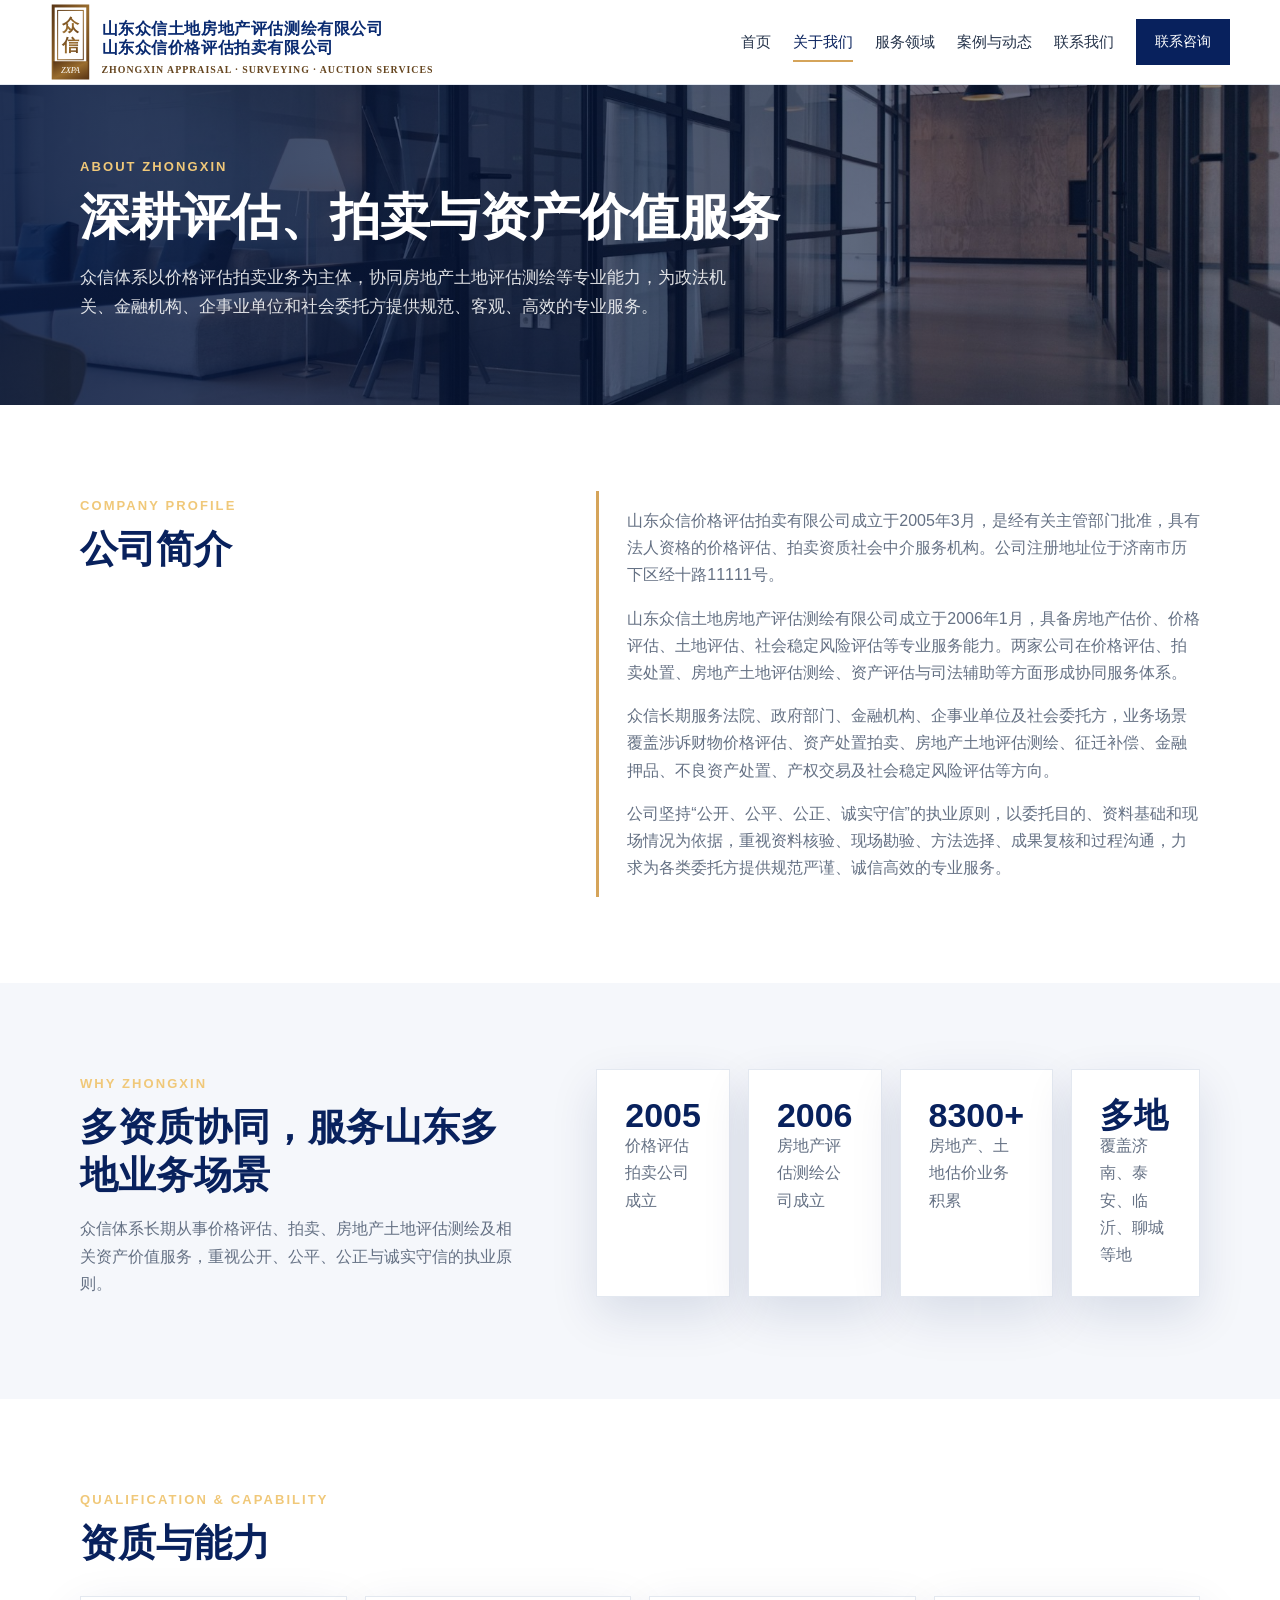
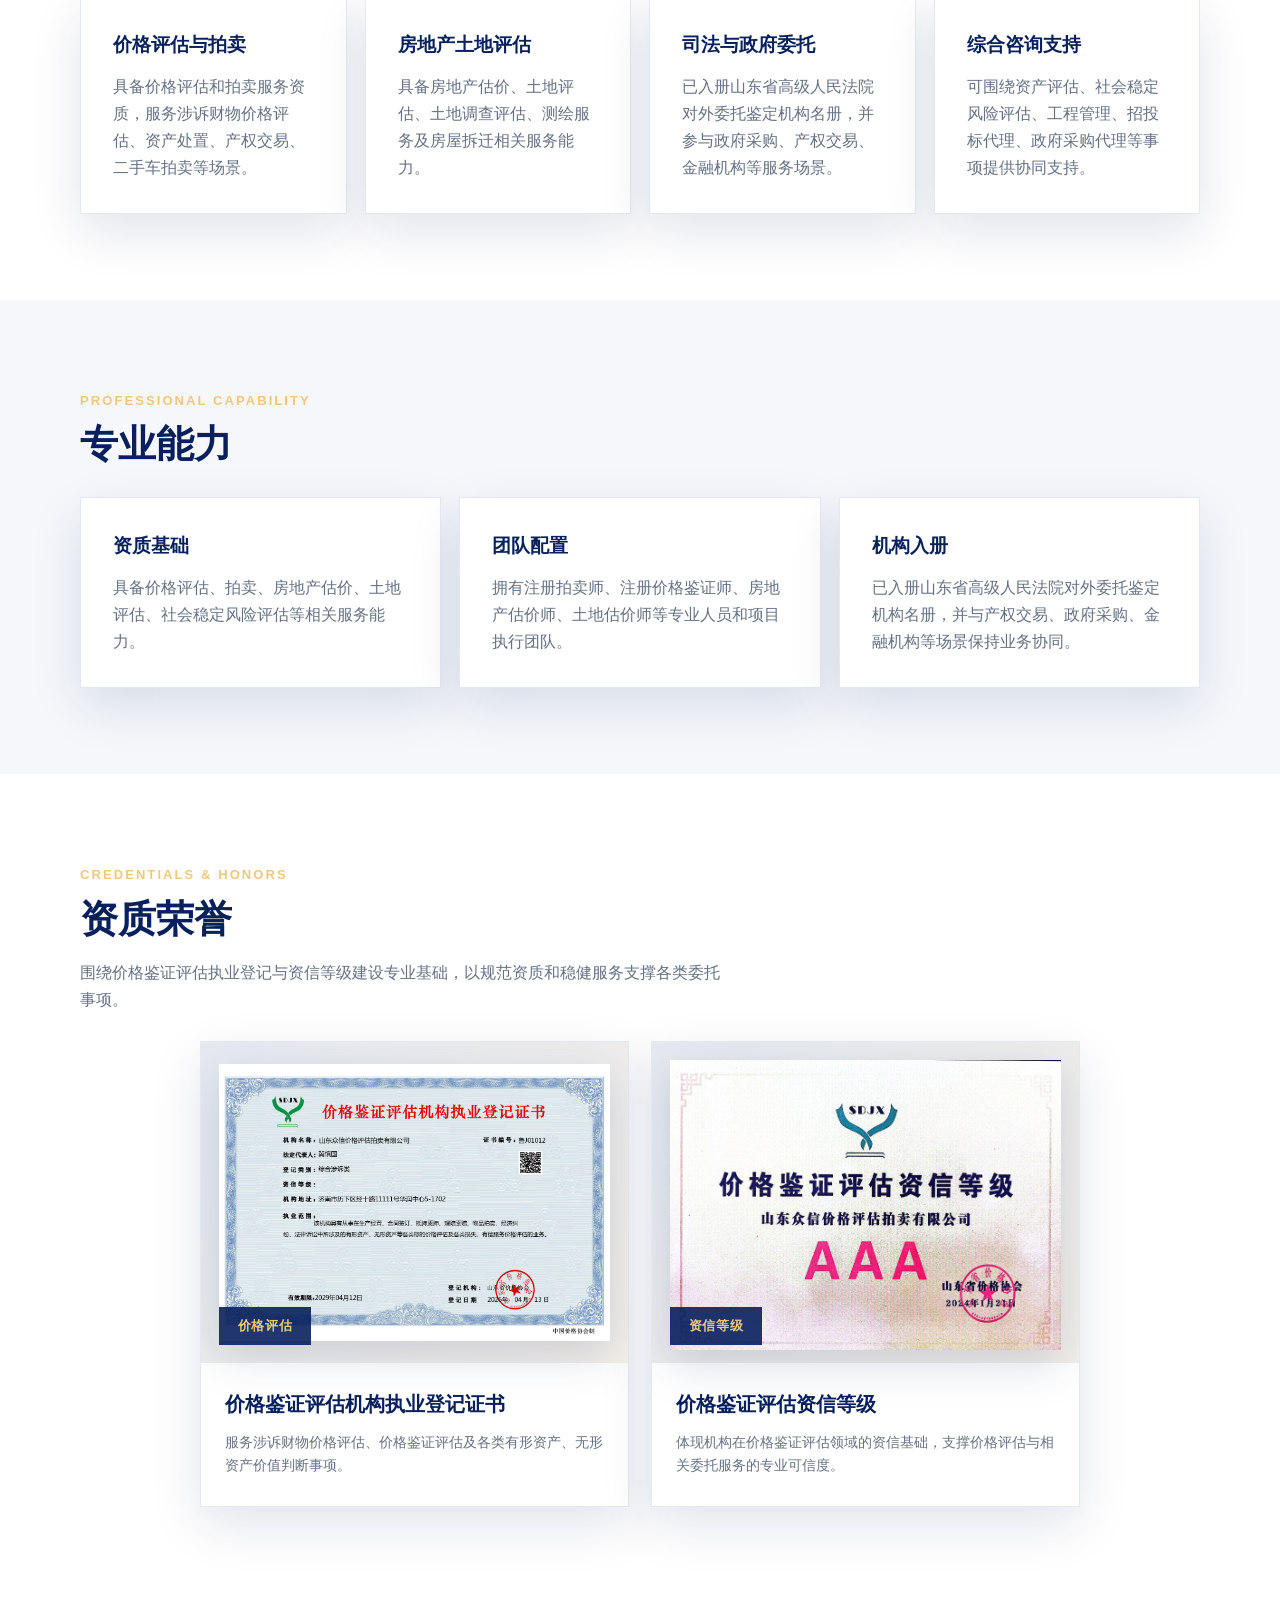
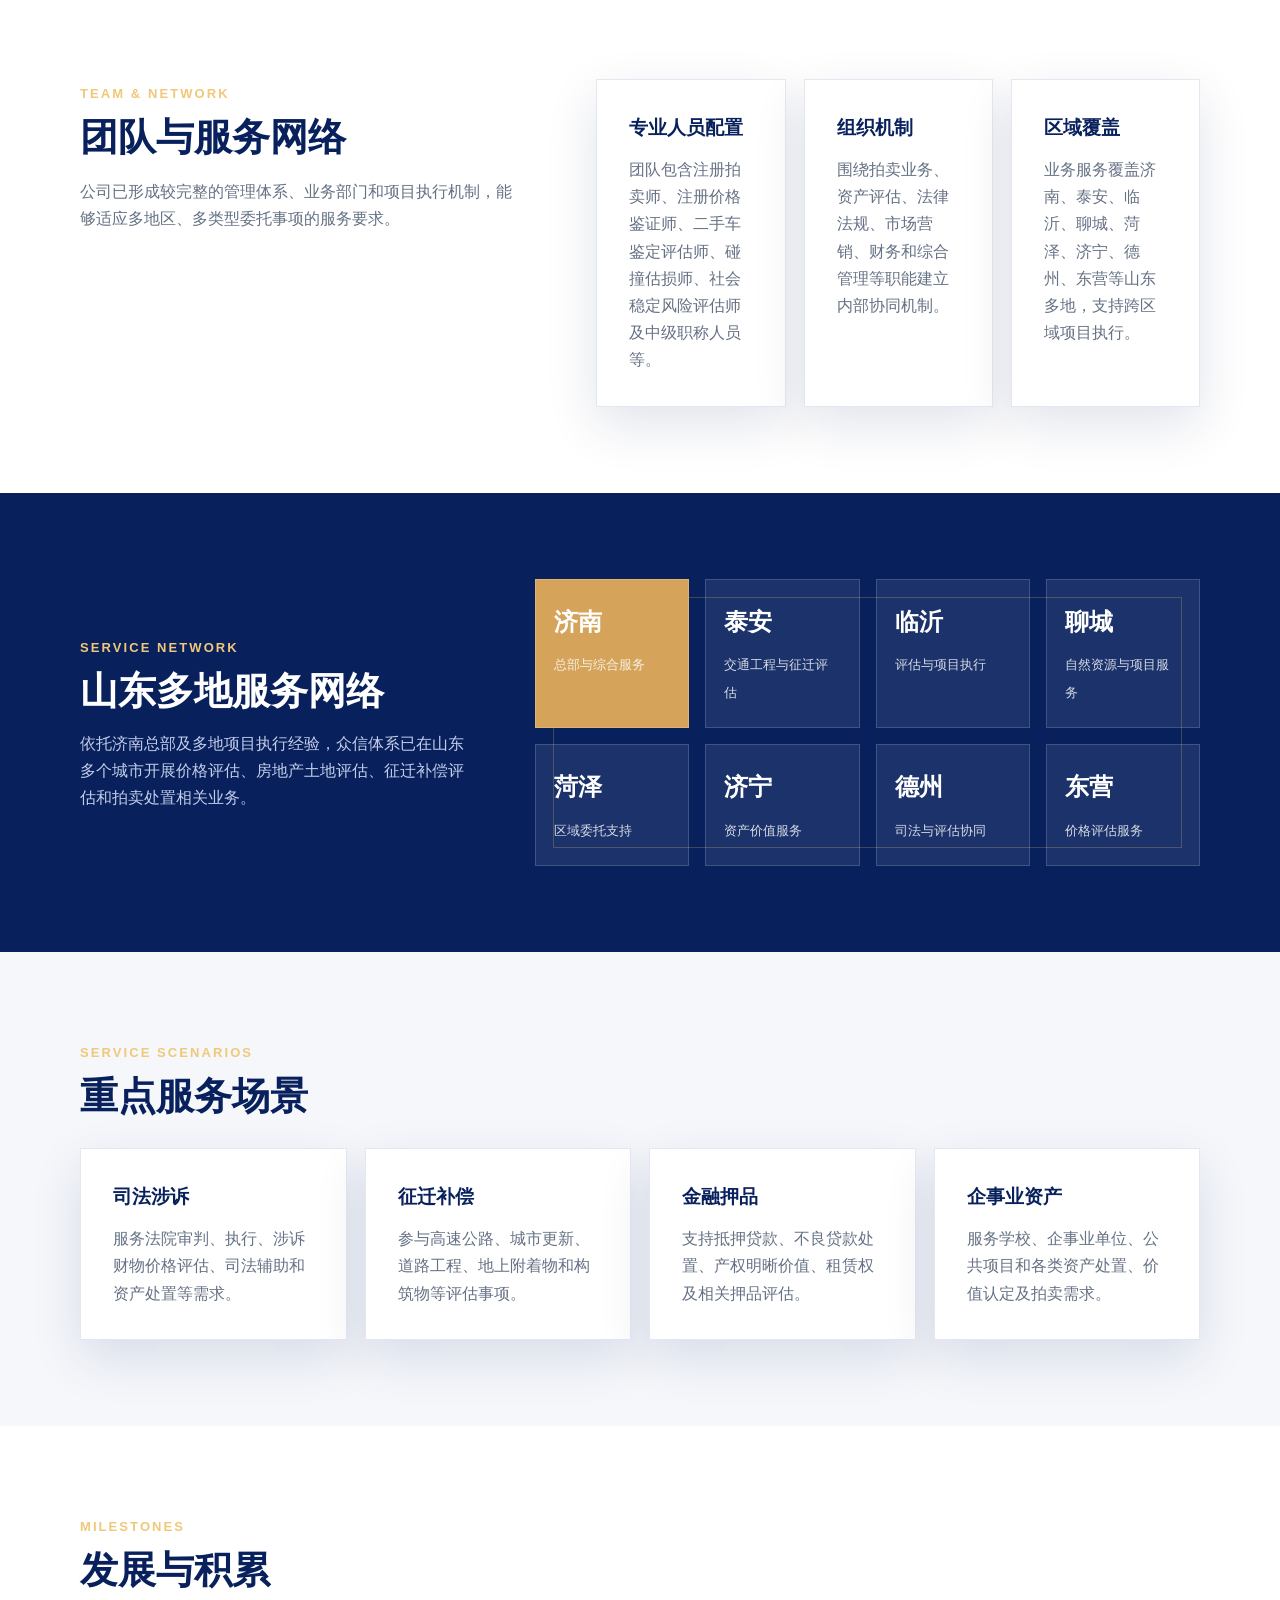
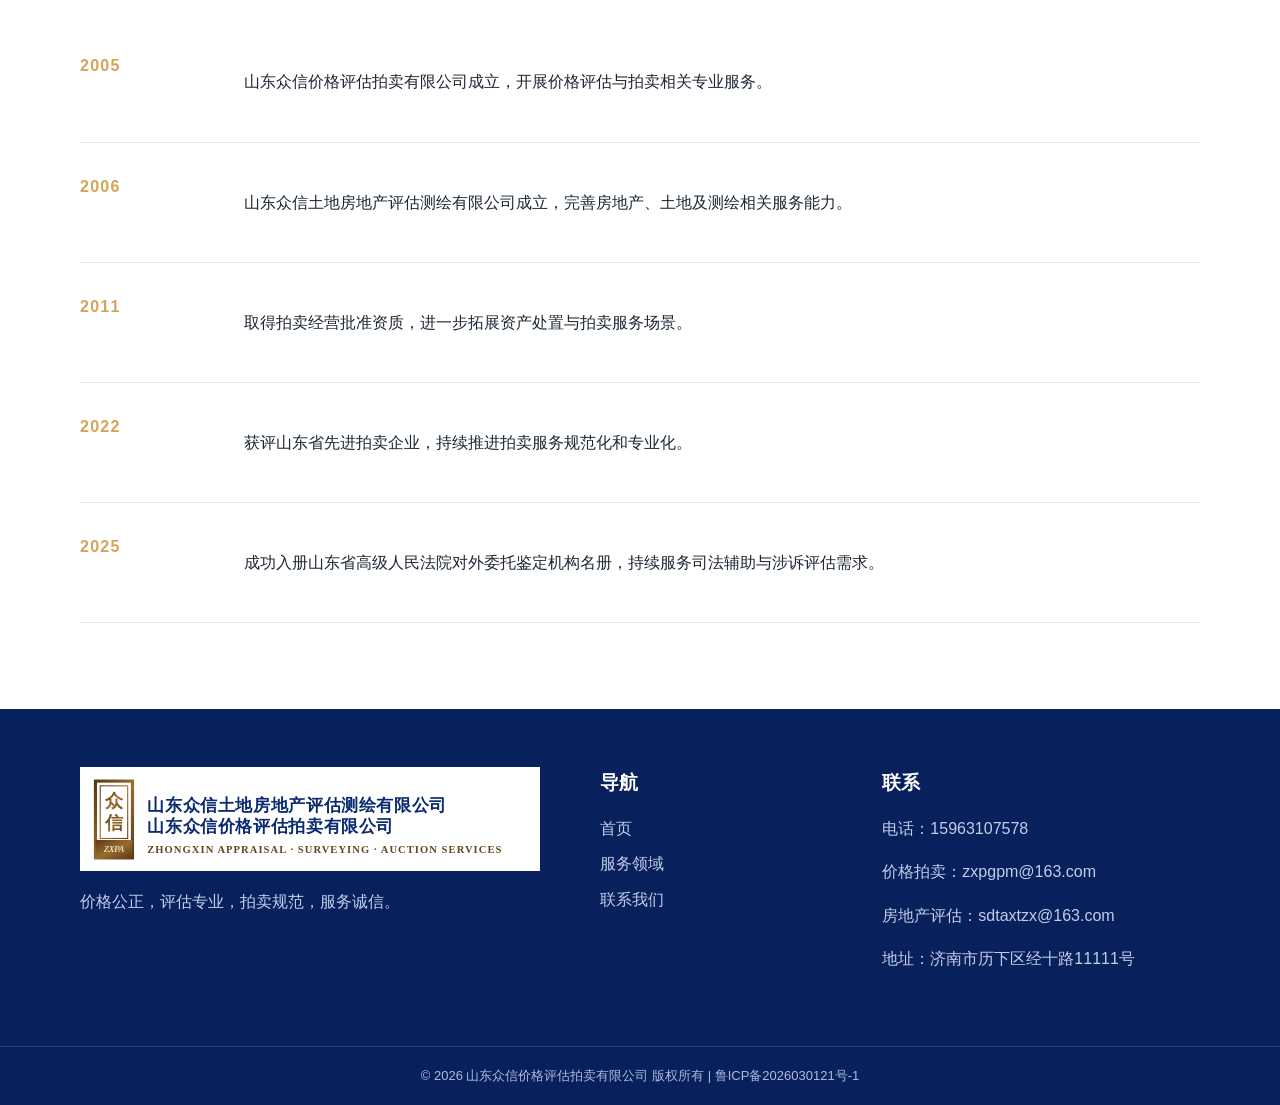
==== commit 378f850c: "Fix credential certificate images" ====
--- a/about.html
+++ b/about.html
@@ -125,7 +125,7 @@
                 <div class="credential-gallery">
                     <article class="credential-card">
                         <div class="credential-visual photo">
-                            <img src="ziliao/价格鉴证评估机构执业登记证书.jpg" alt="价格鉴证评估机构执业登记证书">
+                            <img src="assets/credentials/price-appraisal-registration.jpg" alt="价格鉴证评估机构执业登记证书">
                             <span>价格评估</span>
                         </div>
                         <h3>价格鉴证评估机构执业登记证书</h3>
@@ -133,7 +133,7 @@
                     </article>
                     <article class="credential-card">
                         <div class="credential-visual photo">
-                            <img src="ziliao/价格鉴证评估资信等级.jpg" alt="价格鉴证评估资信等级证书">
+                            <img src="assets/credentials/price-appraisal-credit-rating.jpg" alt="价格鉴证评估资信等级证书">
                             <span>资信等级</span>
                         </div>
                         <h3>价格鉴证评估资信等级</h3>
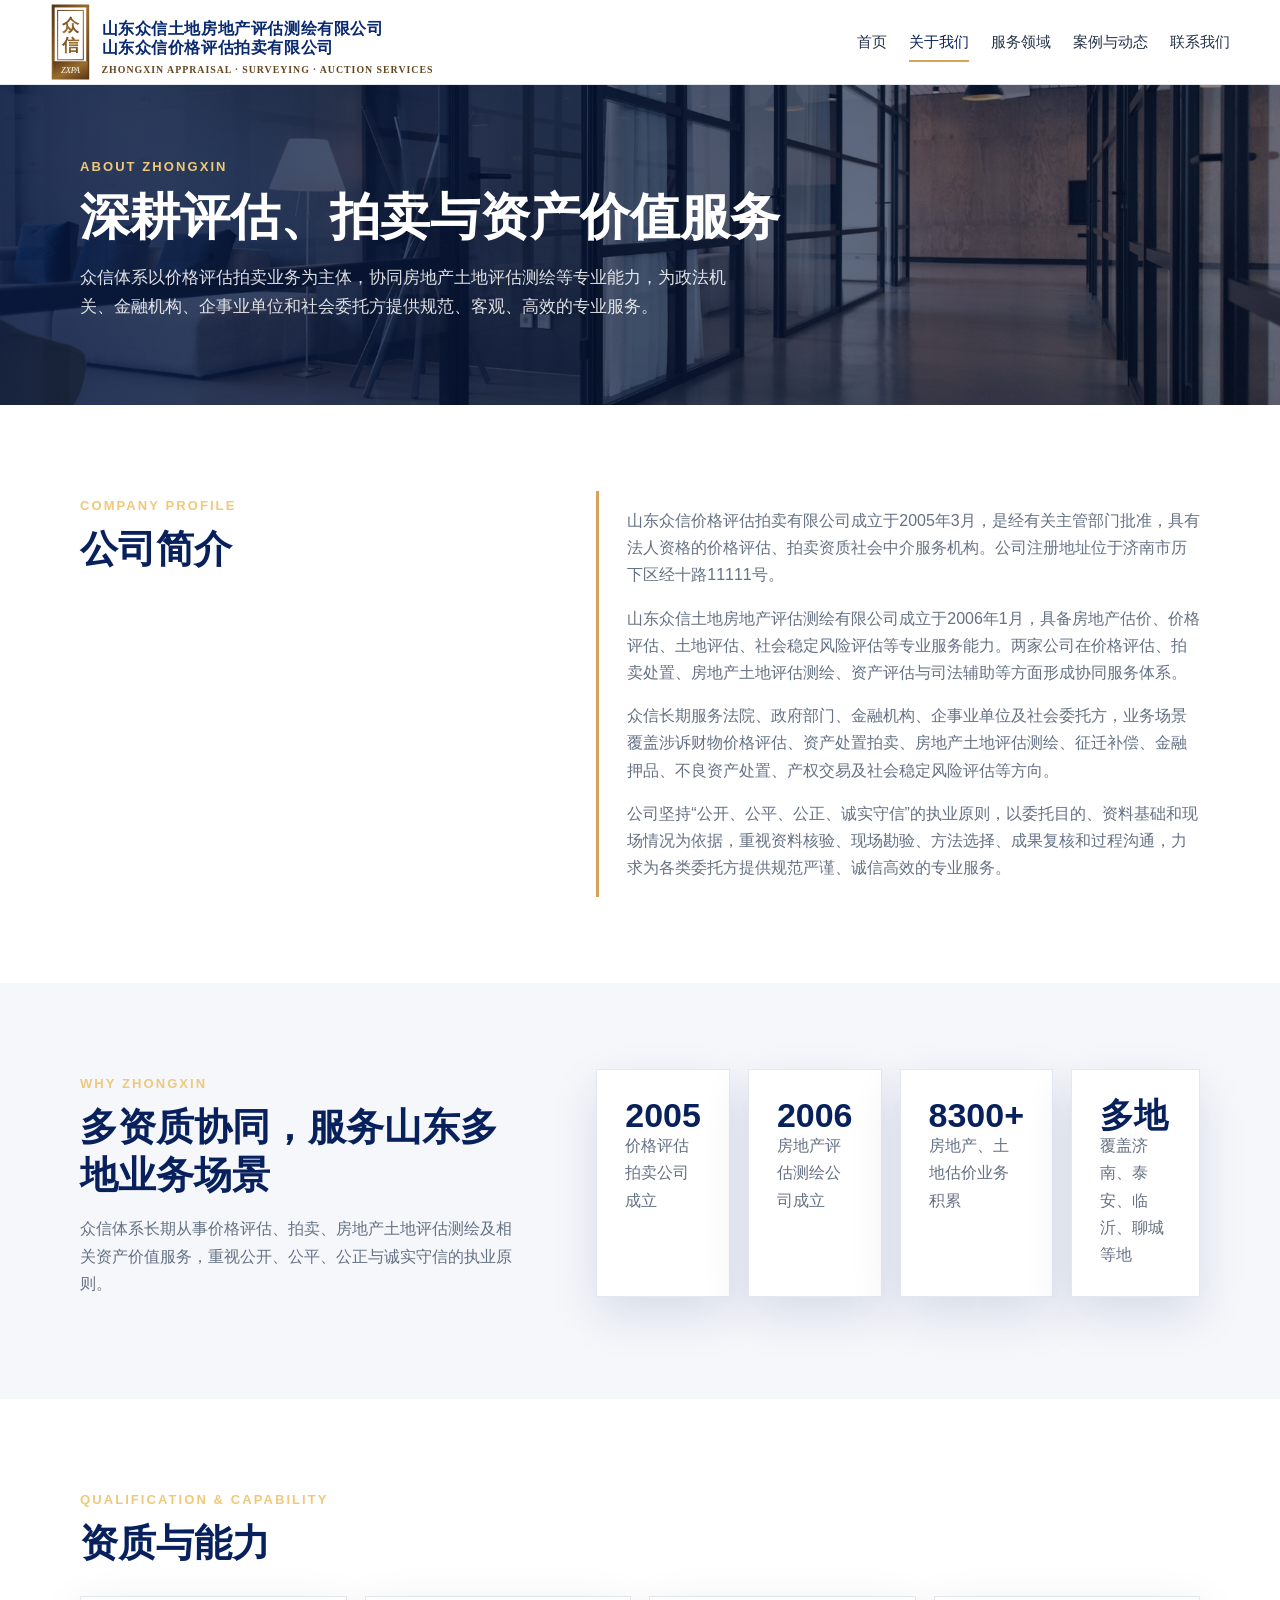
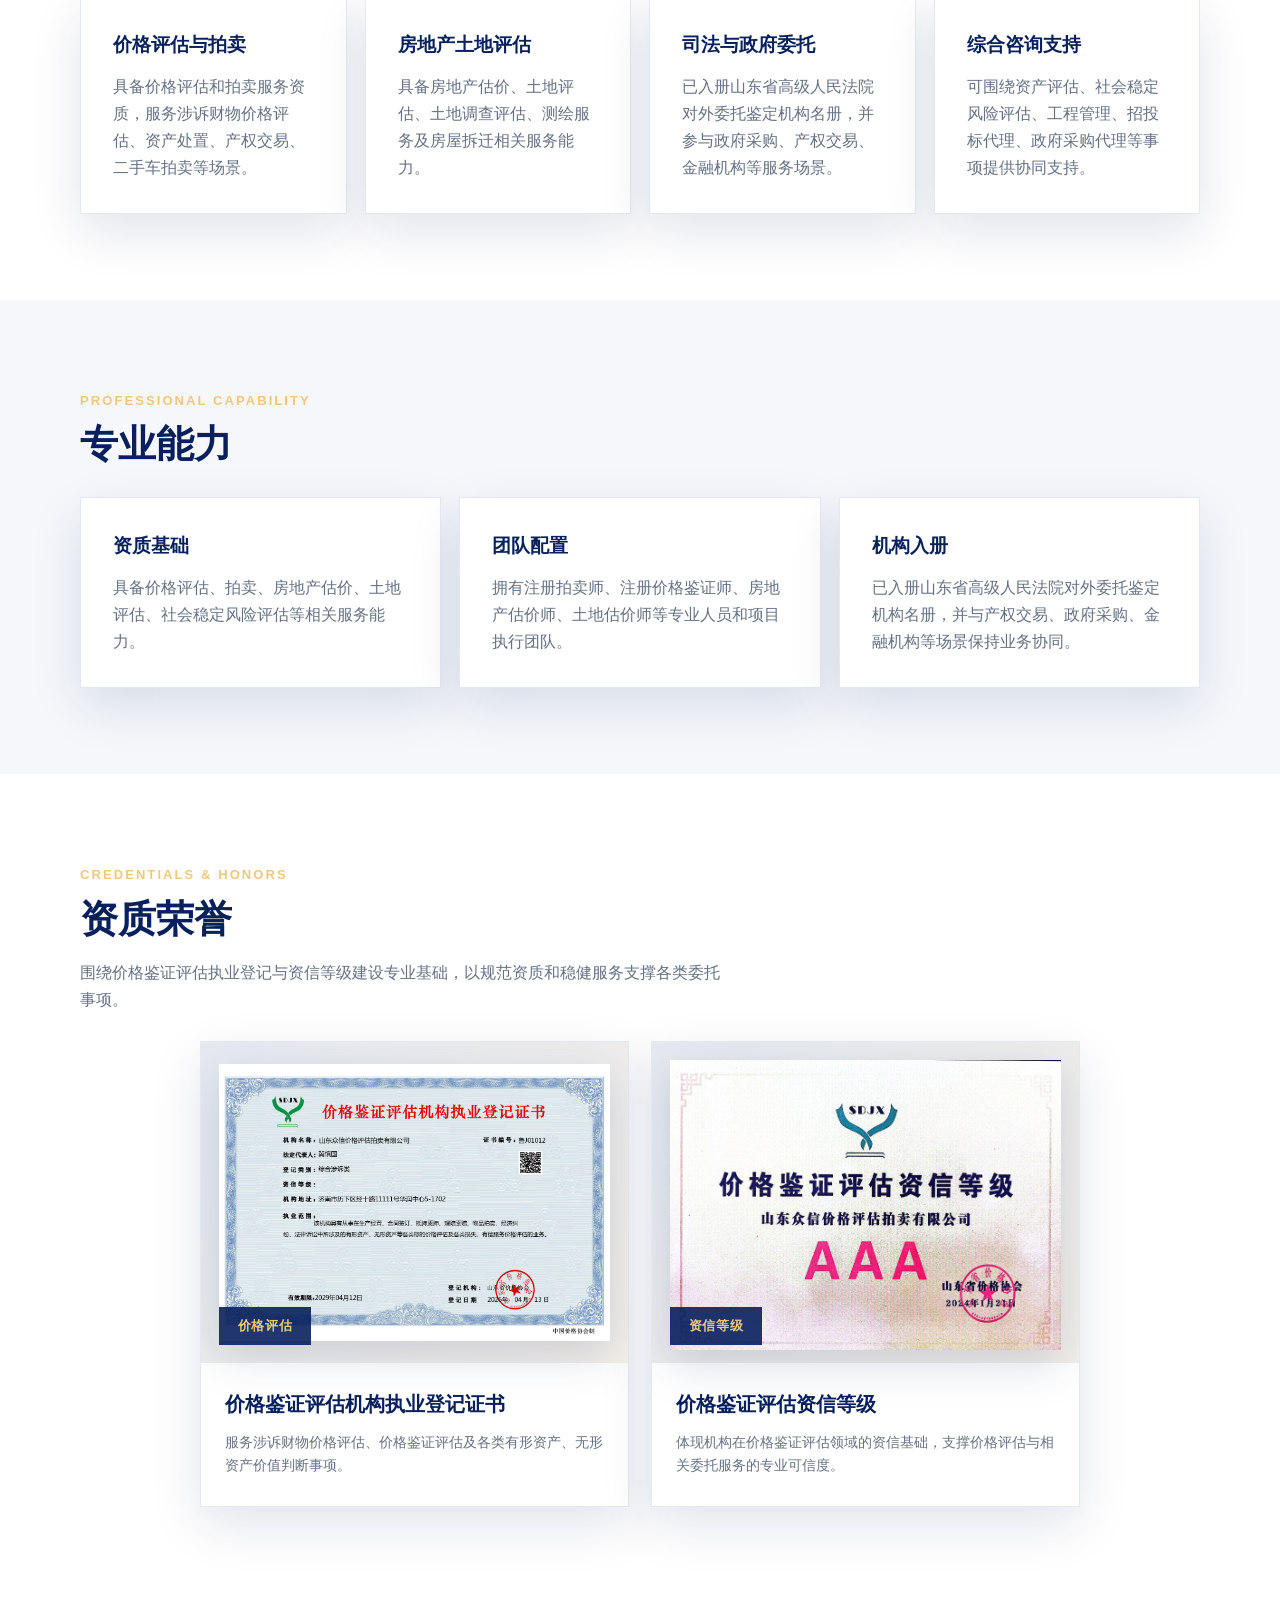
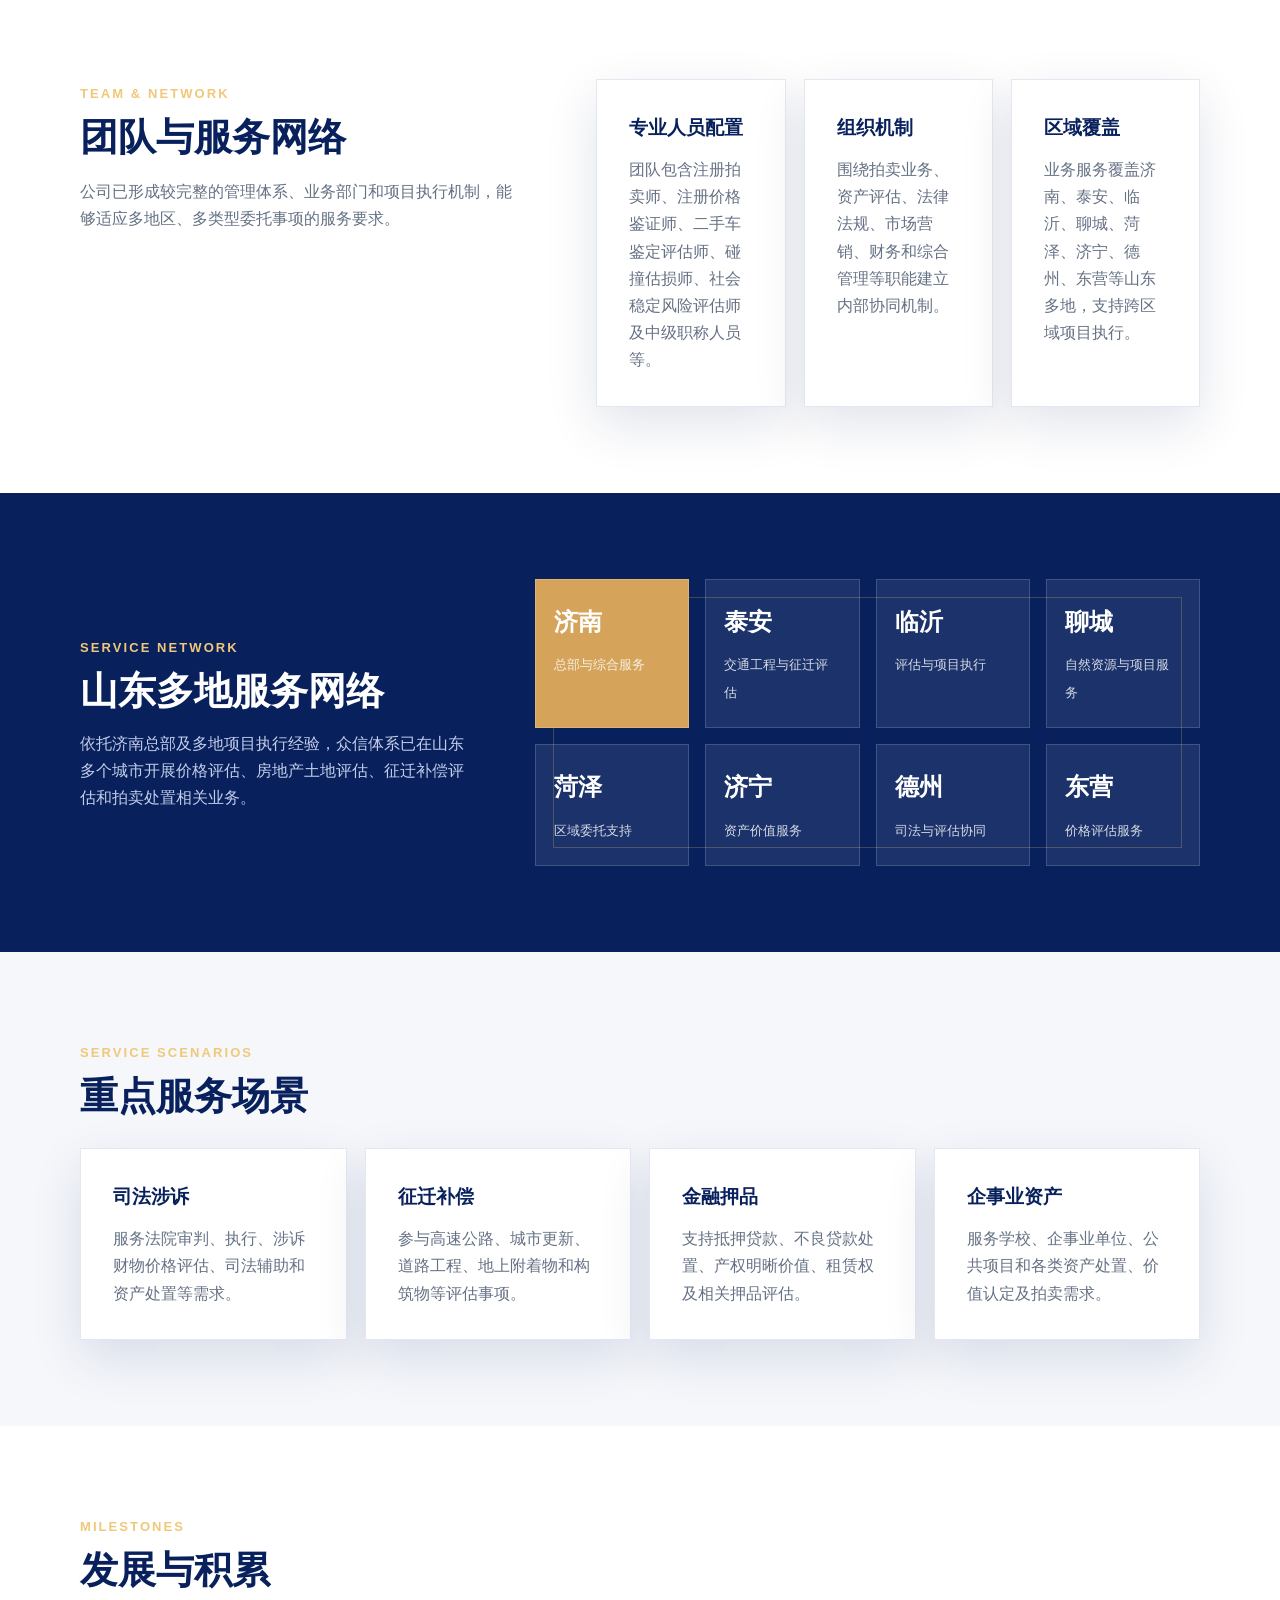
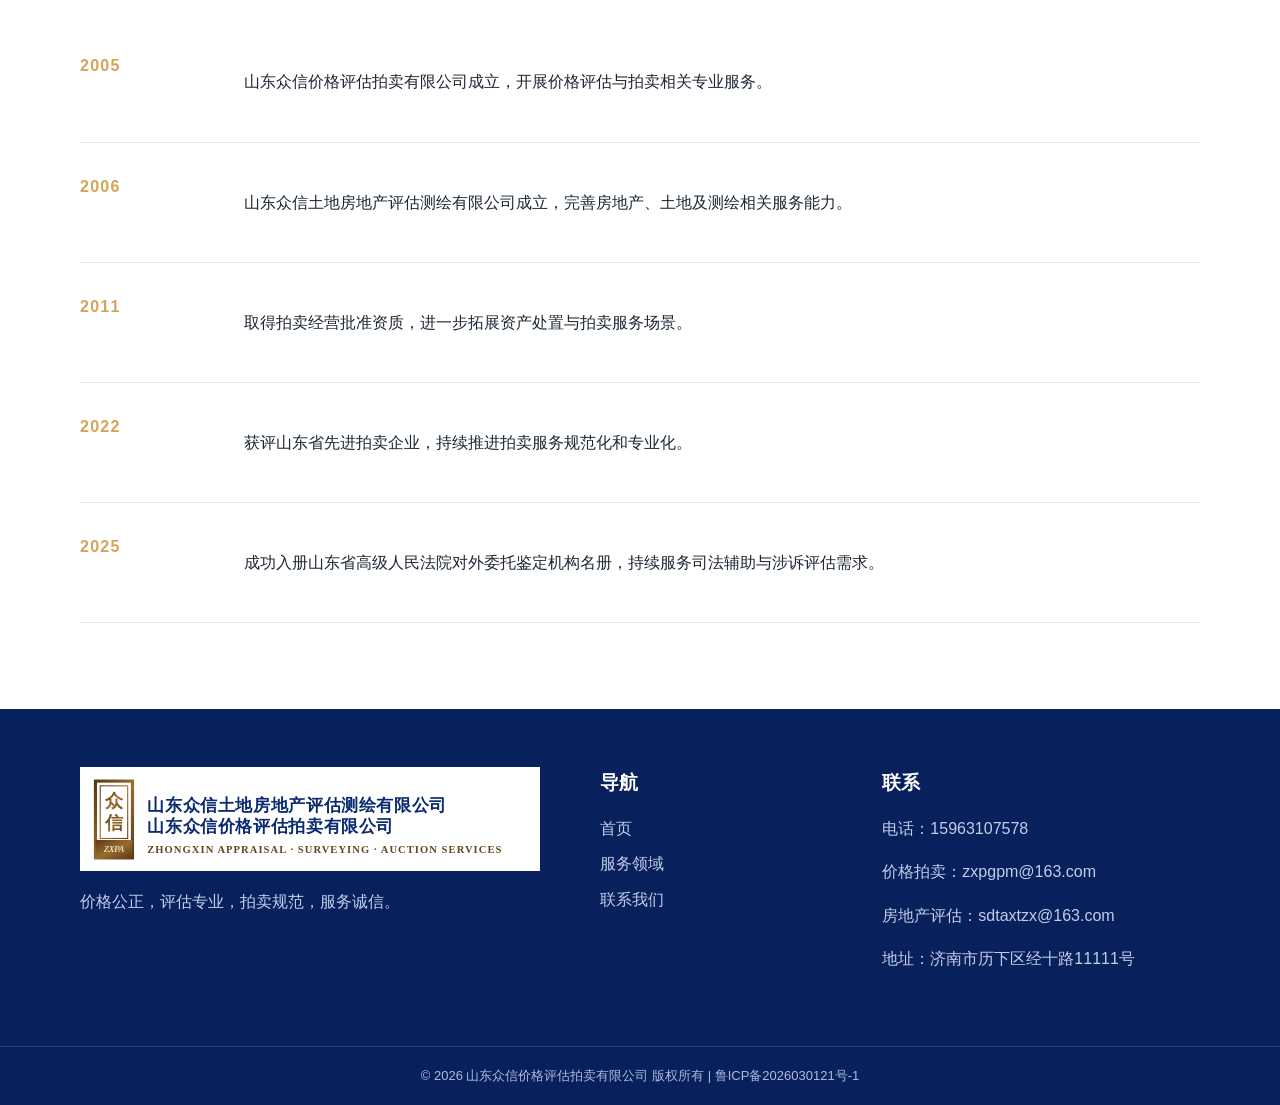
==== commit cb7bb3c5: "Remove duplicate contact header button" ====
--- a/about.html
+++ b/about.html
@@ -21,7 +21,6 @@
             <nav class="main-nav" aria-label="主导航">
                 <a href="index.html">首页</a><a class="active" href="about.html">关于我们</a><a href="services.html">服务领域</a><a href="insights.html">案例与动态</a><a href="contact.html">联系我们</a>
             </nav>
-            <a class="header-cta" href="contact.html">联系咨询</a>
         </div>
     </header>
 
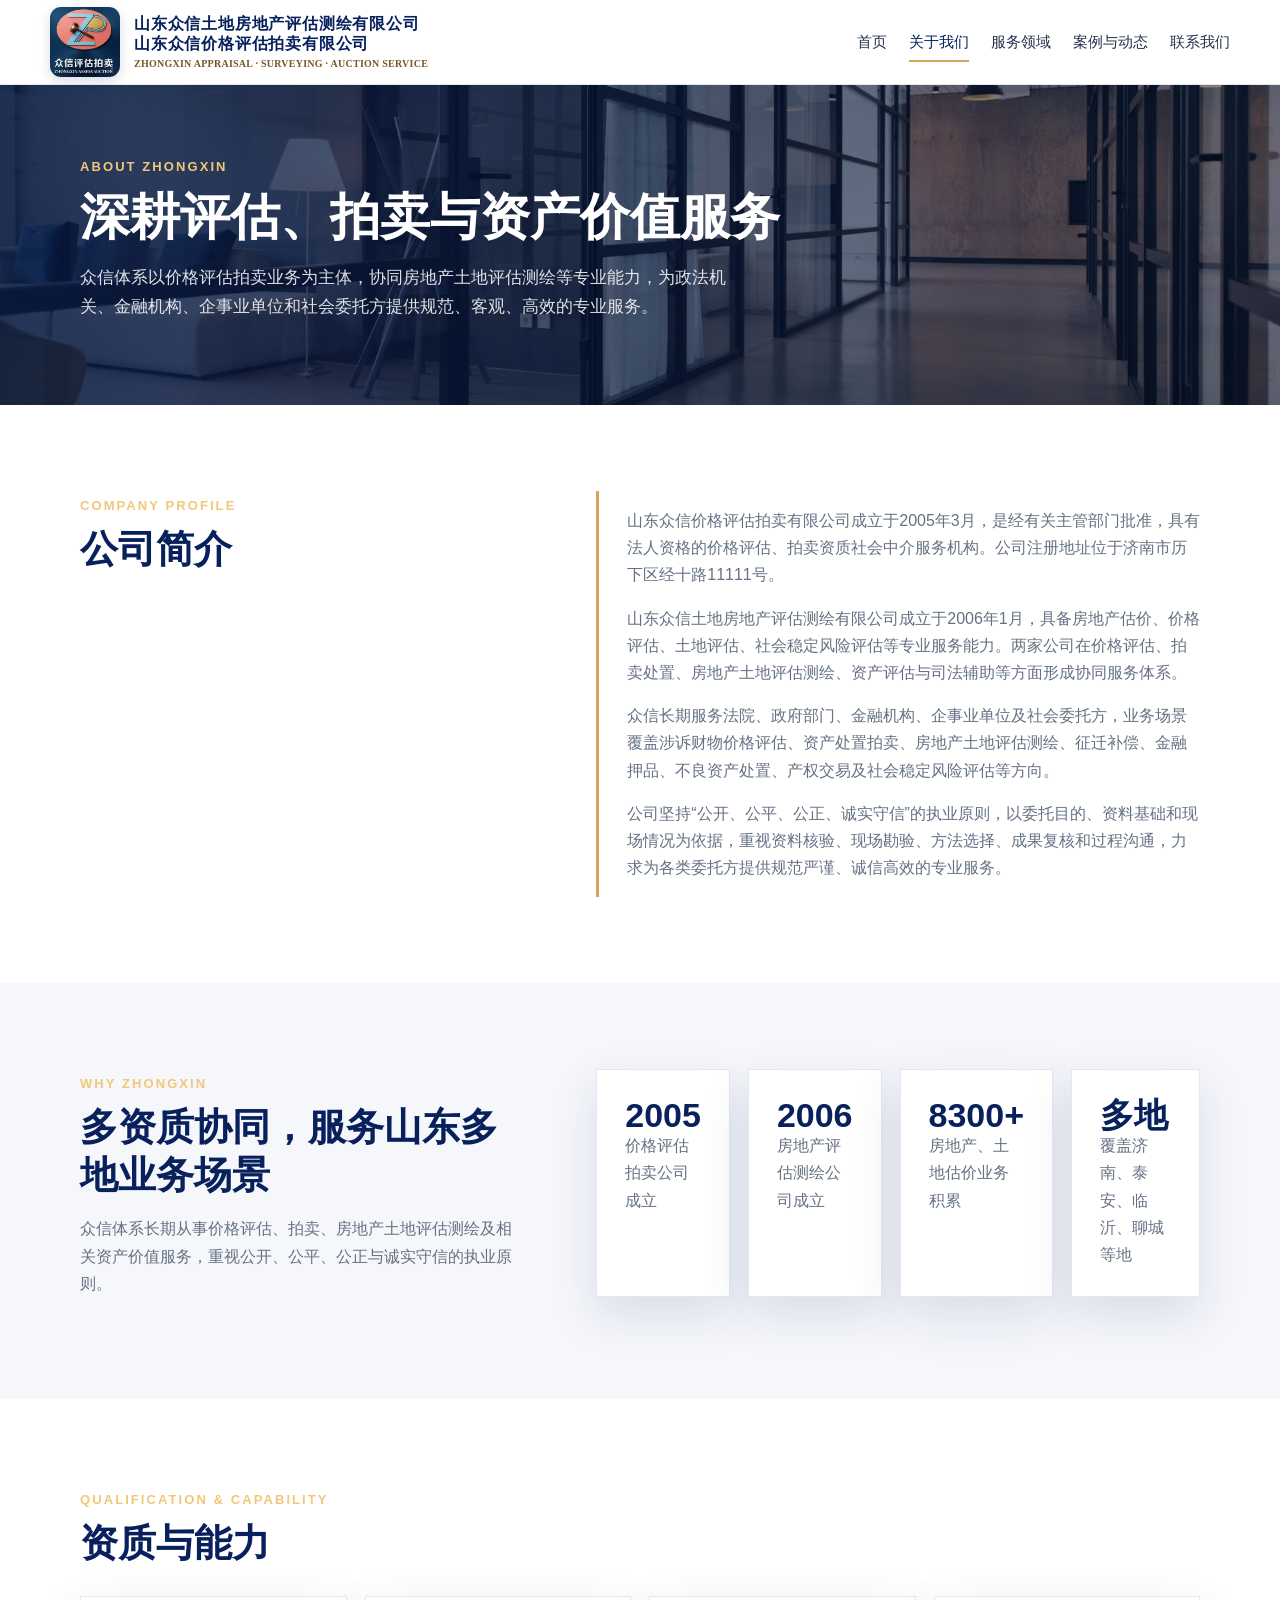
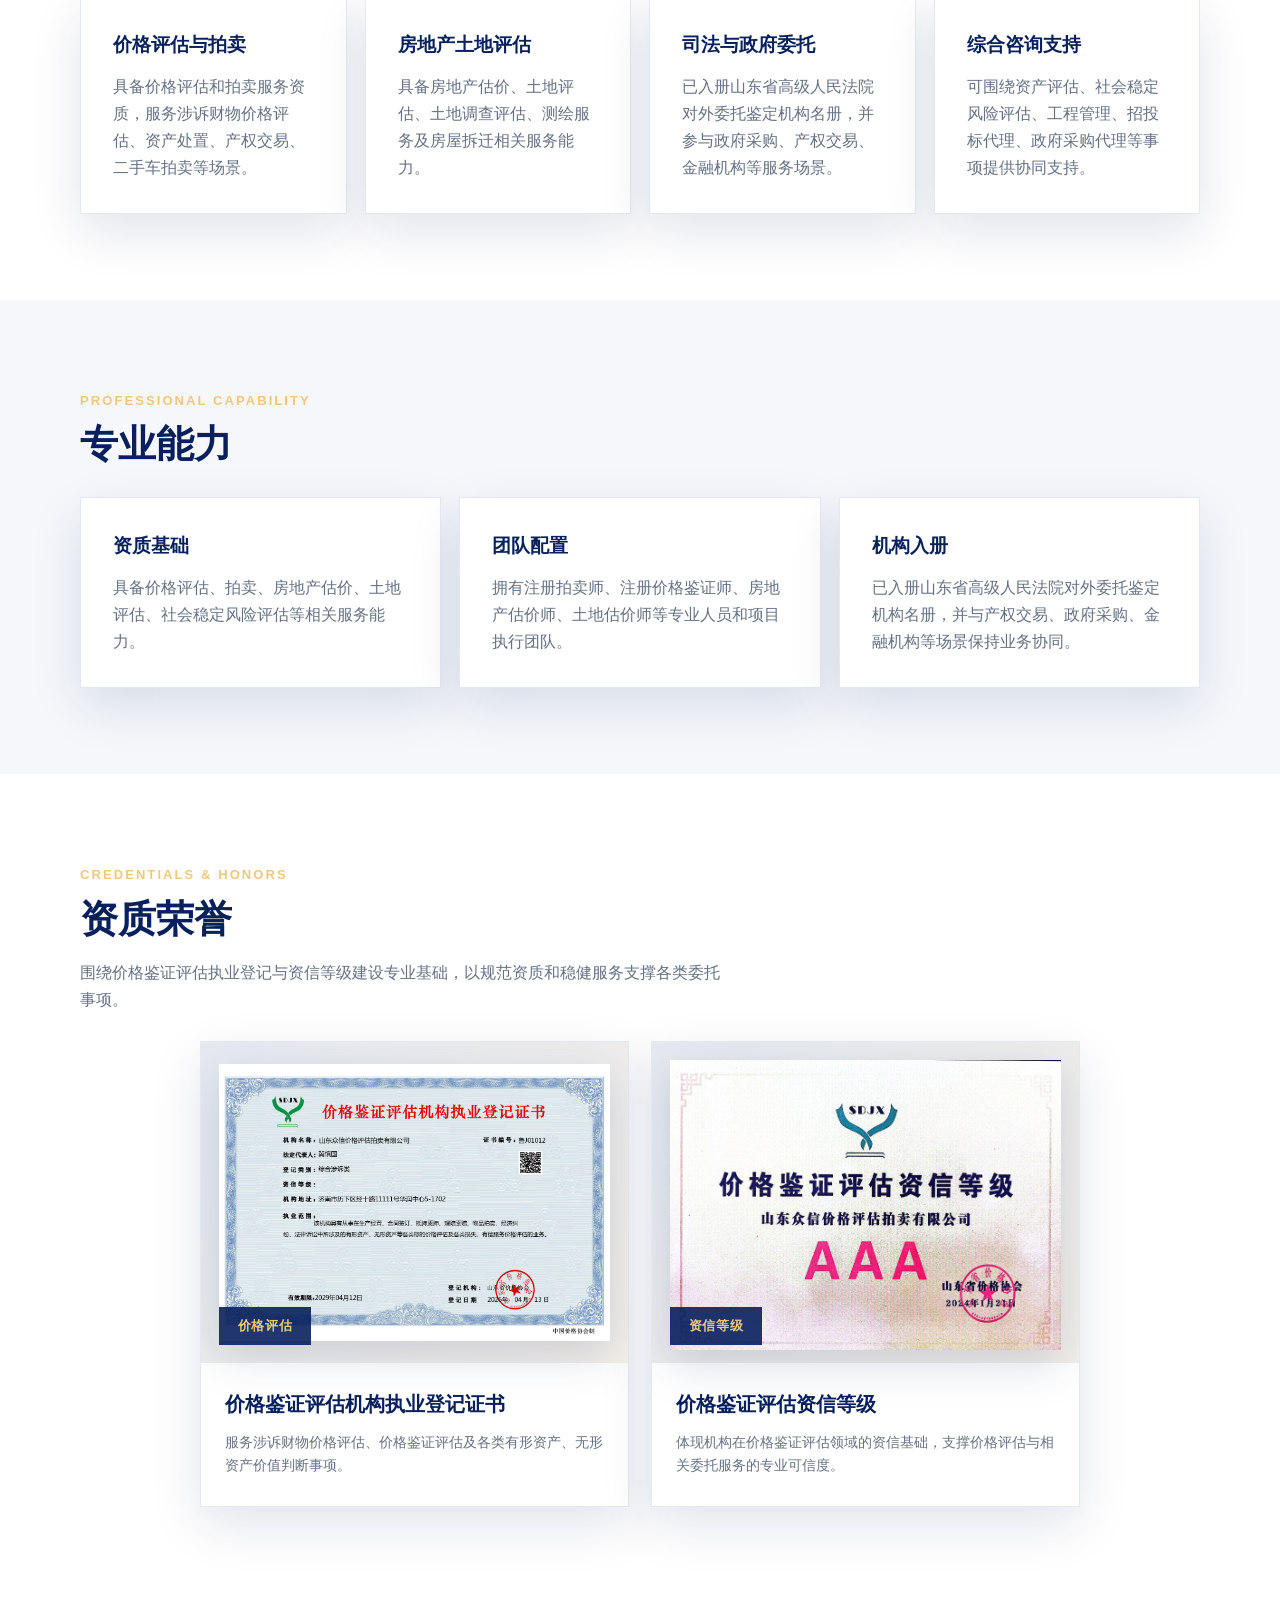
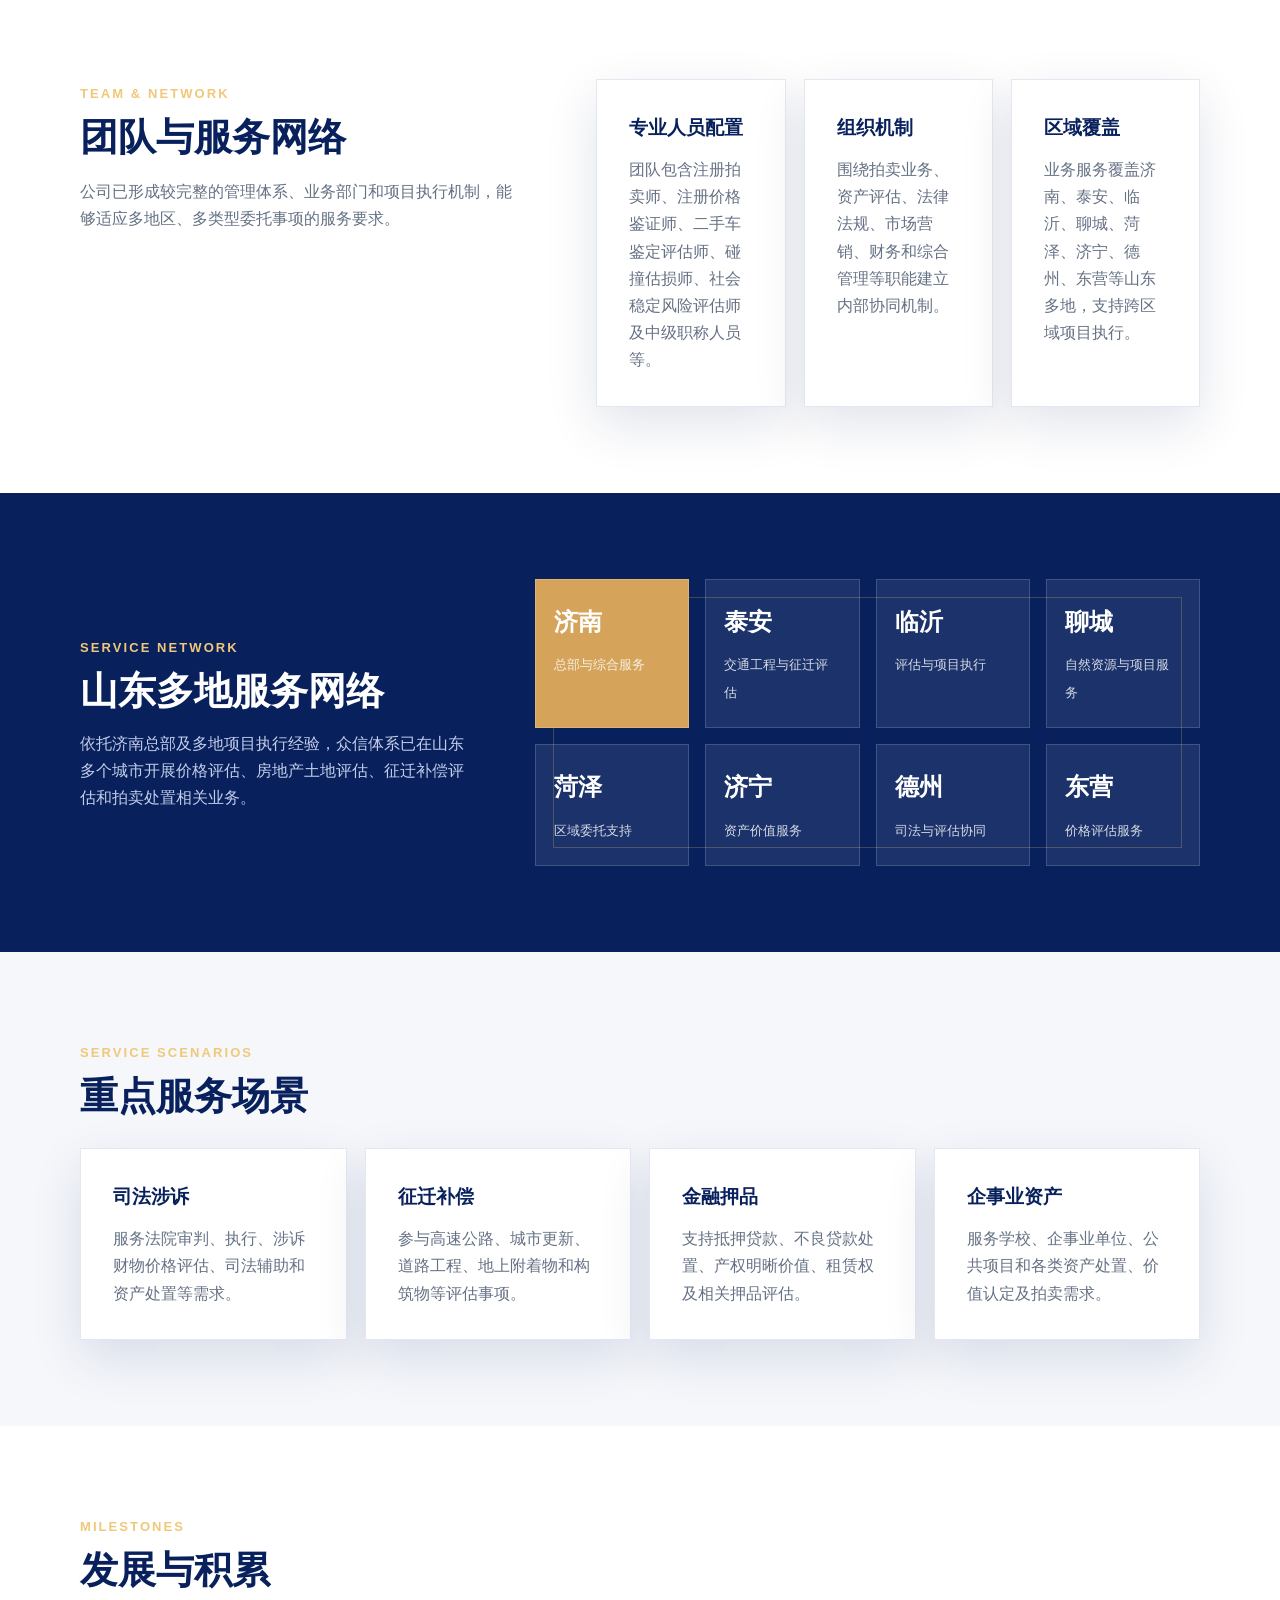
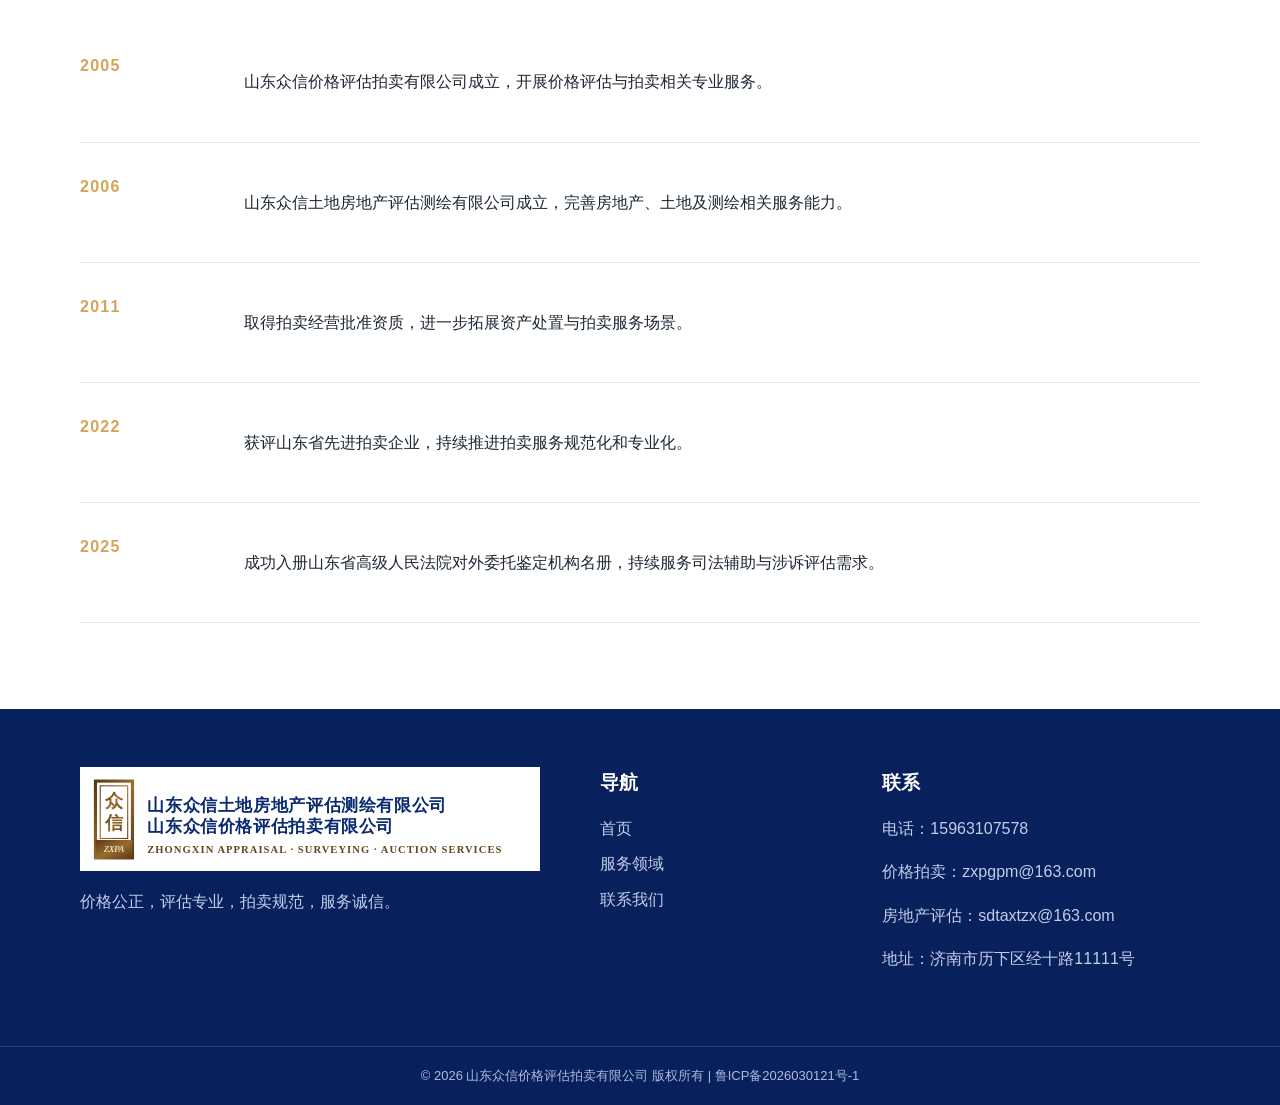
==== commit f701a694: "Update header logo and favicon" ====
--- a/about.html
+++ b/about.html
@@ -10,13 +10,13 @@
     <meta property="og:description" content="众信体系以价格评估拍卖业务为主体，协同房地产土地评估测绘等专业能力。">
     <meta property="og:image" content="assets/logo-header.svg">
     <link rel="canonical" href="https://zhongxinpm.cn/about.html">
-    <link rel="icon" href="assets/favicon.svg" type="image/svg+xml">
+    <link rel="icon" href="assets/logo-original.png?v=20260722-final" type="image/png">
     <link rel="stylesheet" href="styles.css?v=20260608-local-images">
 </head>
 <body>
     <header class="site-header">
         <div class="topbar">
-            <a class="brand" href="index.html"><img class="brand-logo" src="assets/logo-header.svg?v=20260609-company-name" alt="山东众信土地房地产评估测绘有限公司 山东众信价格评估拍卖有限公司"></a>
+            <a class="brand" href="index.html"><img class="brand-logo" src="assets/logo-original.png?v=20260722-final" alt="众信评估拍卖"><span class="brand-copy"><strong>山东众信土地房地产评估测绘有限公司</strong><strong>山东众信价格评估拍卖有限公司</strong><small>ZHONGXIN APPRAISAL · SURVEYING · AUCTION SERVICE</small></span></a>
             <button class="menu-toggle" type="button" aria-label="打开导航" aria-expanded="false"><span></span><span></span><span></span></button>
             <nav class="main-nav" aria-label="主导航">
                 <a href="index.html">首页</a><a class="active" href="about.html">关于我们</a><a href="services.html">服务领域</a><a href="insights.html">案例与动态</a><a href="contact.html">联系我们</a>
--- a/styles.css
+++ b/styles.css
@@ -74,6 +74,49 @@
     object-position: left center;
 }
 
+.site-header .brand {
+    width: 470px;
+    min-width: 430px;
+    max-width: 500px;
+    flex: 0 1 470px;
+    gap: 14px;
+}
+
+.site-header .brand-logo {
+    width: 70px;
+    height: 70px;
+    flex: 0 0 70px;
+    border-radius: 11px;
+    box-shadow: 0 4px 12px rgba(8, 31, 92, 0.16);
+}
+
+.brand-copy {
+    display: flex;
+    min-width: 0;
+    flex-direction: column;
+    justify-content: center;
+    color: var(--navy);
+    line-height: 1.25;
+}
+
+.brand-copy strong {
+    white-space: nowrap;
+    font-family: "STKaiti", "KaiTi", "Microsoft YaHei", sans-serif;
+    font-size: 16px;
+    font-weight: 700;
+    letter-spacing: 0.8px;
+}
+
+.brand-copy small {
+    margin-top: 4px;
+    white-space: nowrap;
+    color: #795626;
+    font-family: Georgia, "Times New Roman", serif;
+    font-size: 10px;
+    font-weight: 700;
+    letter-spacing: 0.25px;
+}
+
 .main-nav {
     display: flex;
     align-items: center;
@@ -642,11 +685,15 @@
     position: absolute;
     inset: 0;
     opacity: 0;
+    visibility: hidden;
+    pointer-events: none;
     transition: opacity 0.45s ease;
 }
 
 .news-slide.active {
     opacity: 1;
+    visibility: visible;
+    pointer-events: auto;
 }
 
 .news-slide img {
@@ -1827,6 +1874,32 @@
         height: 64px;
     }
 
+    .site-header .brand {
+        width: 340px;
+        min-width: 0;
+        max-width: 340px;
+        flex-basis: 340px;
+        gap: 9px;
+    }
+
+    .site-header .brand-logo {
+        width: 60px;
+        height: 60px;
+        flex-basis: 60px;
+        border-radius: 9px;
+    }
+
+    .brand-copy strong {
+        font-size: 12.5px;
+        letter-spacing: 0.45px;
+    }
+
+    .brand-copy small {
+        margin-top: 3px;
+        font-size: 8px;
+        letter-spacing: 0;
+    }
+
     .menu-toggle {
         display: block;
     }
@@ -1954,6 +2027,32 @@
         height: 54px;
     }
 
+    .site-header .brand {
+        width: 240px;
+        min-width: 0;
+        max-width: 240px;
+        flex-basis: 240px;
+        gap: 7px;
+    }
+
+    .site-header .brand-logo {
+        width: 50px;
+        height: 50px;
+        flex-basis: 50px;
+        border-radius: 8px;
+    }
+
+    .brand-copy strong {
+        font-size: 9.5px;
+        letter-spacing: 0;
+    }
+
+    .brand-copy small {
+        margin-top: 2px;
+        font-size: 6.8px;
+        letter-spacing: -0.1px;
+    }
+
     .footer-brand {
         max-width: 100%;
     }
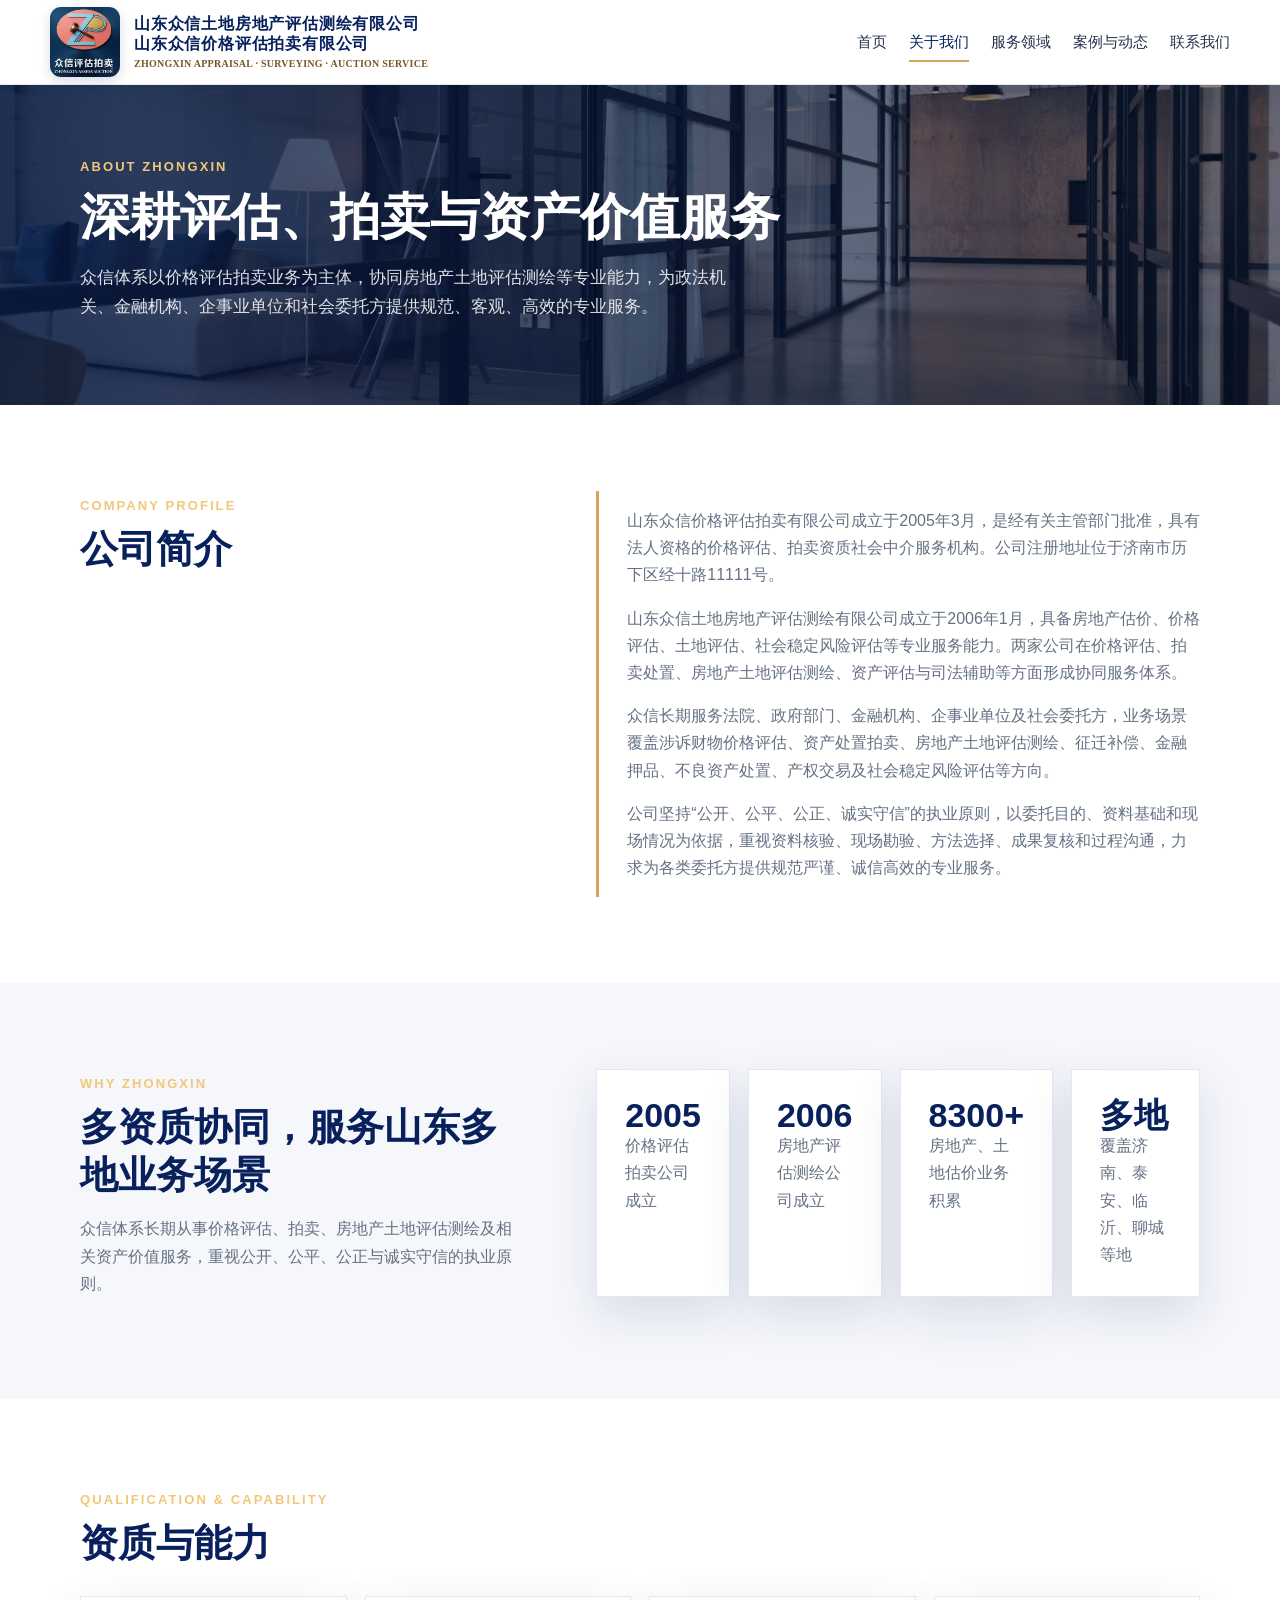
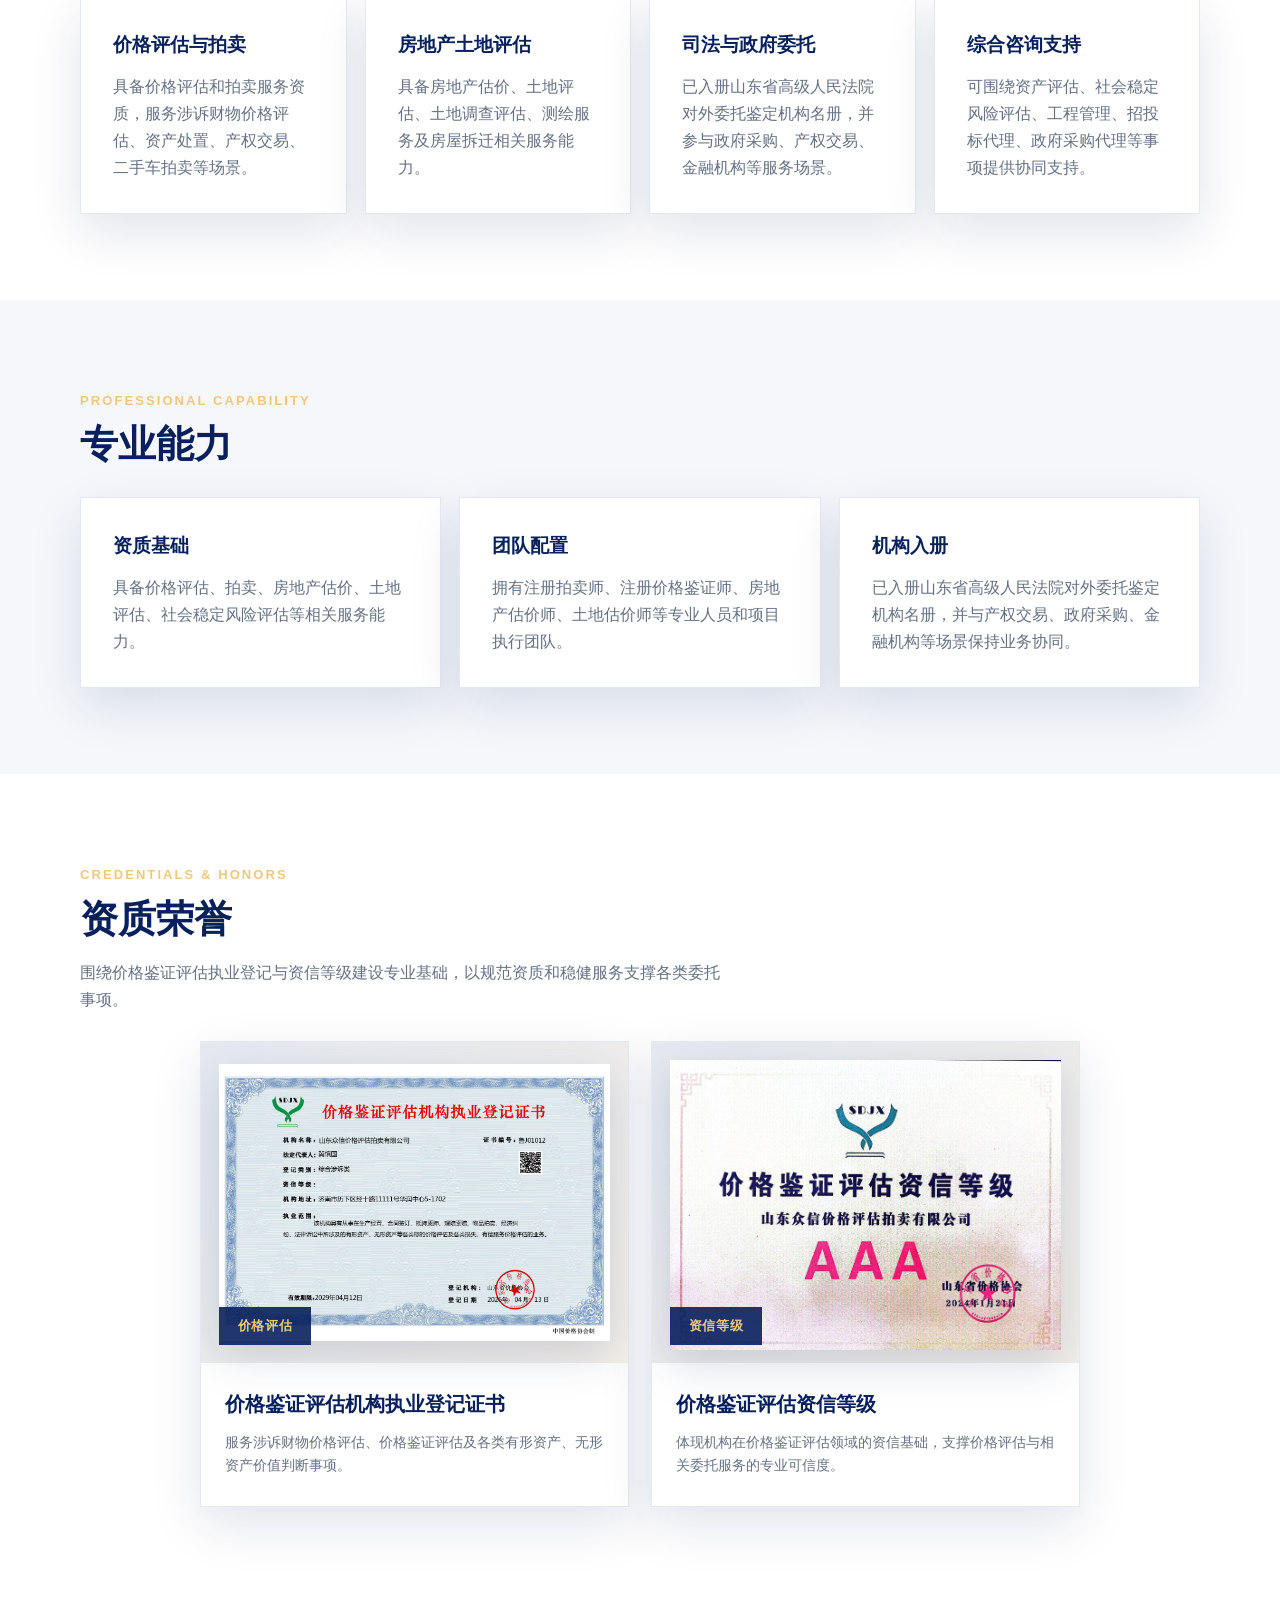
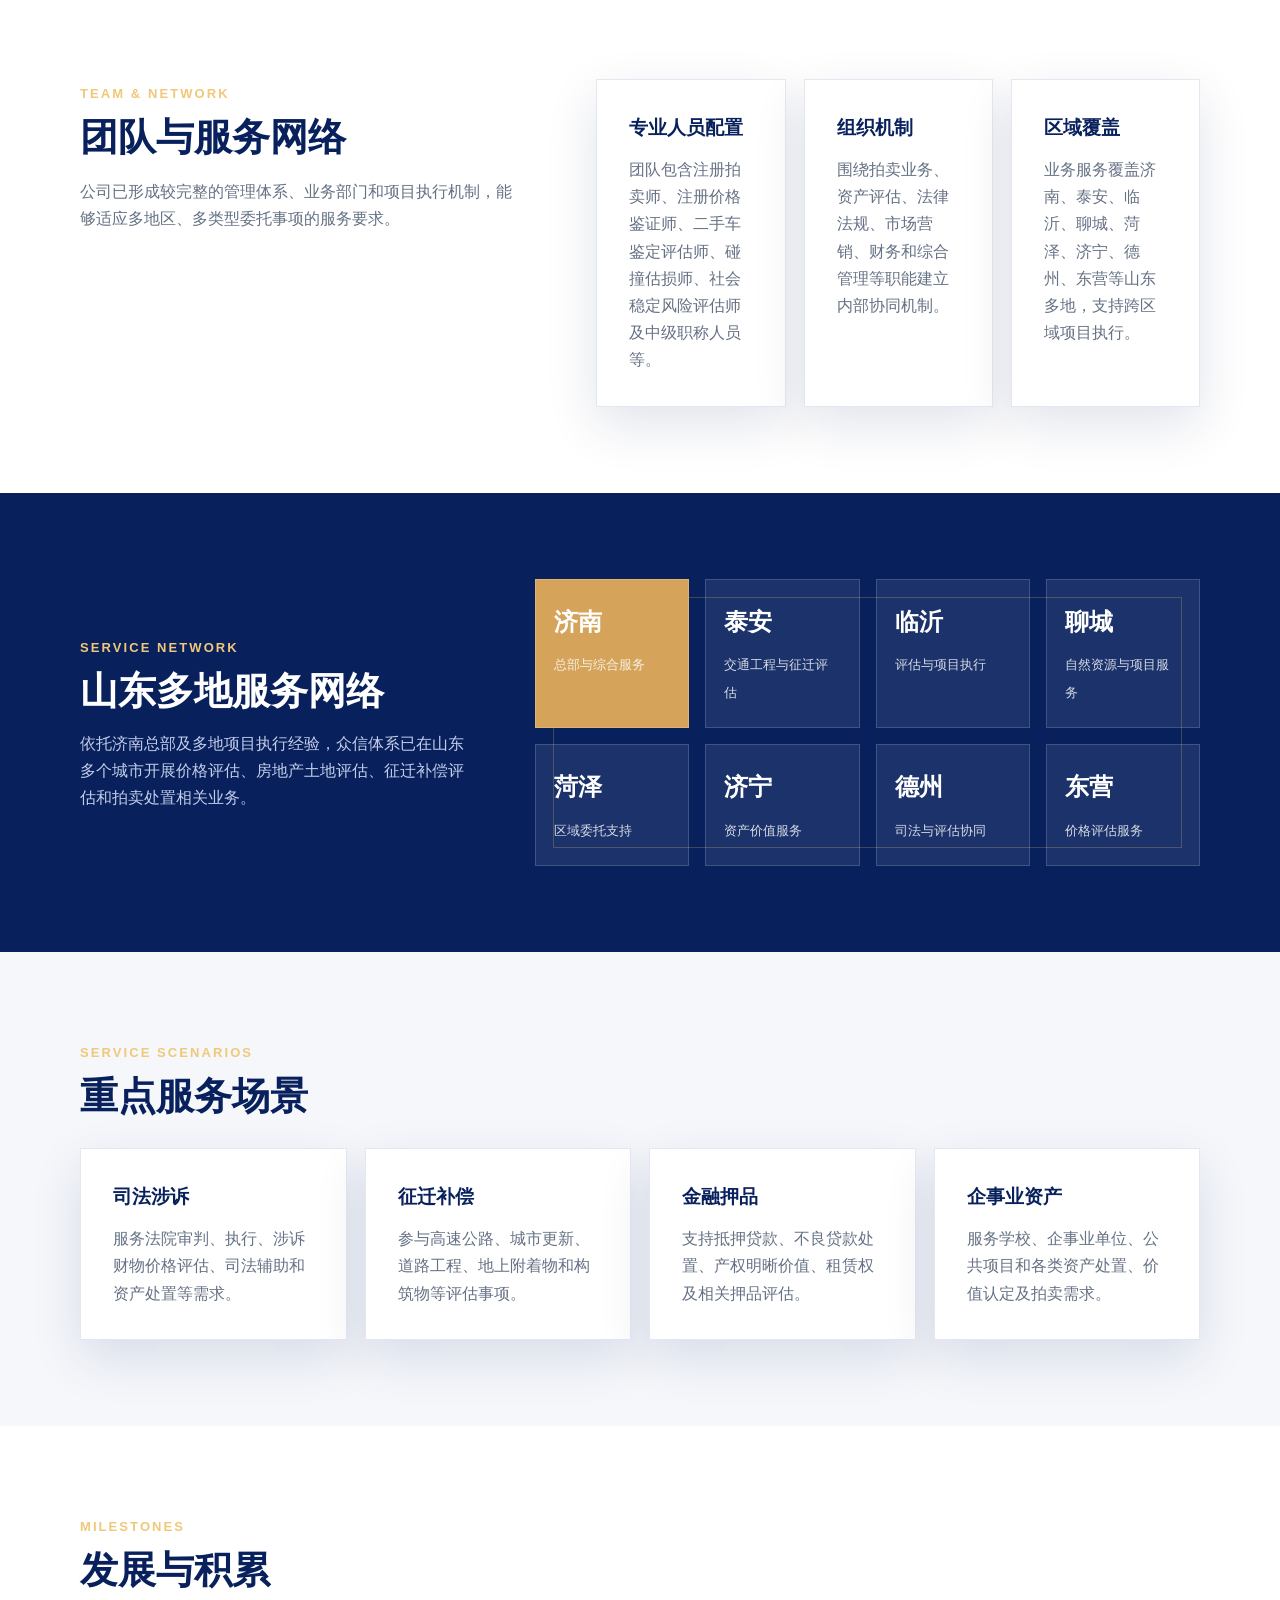
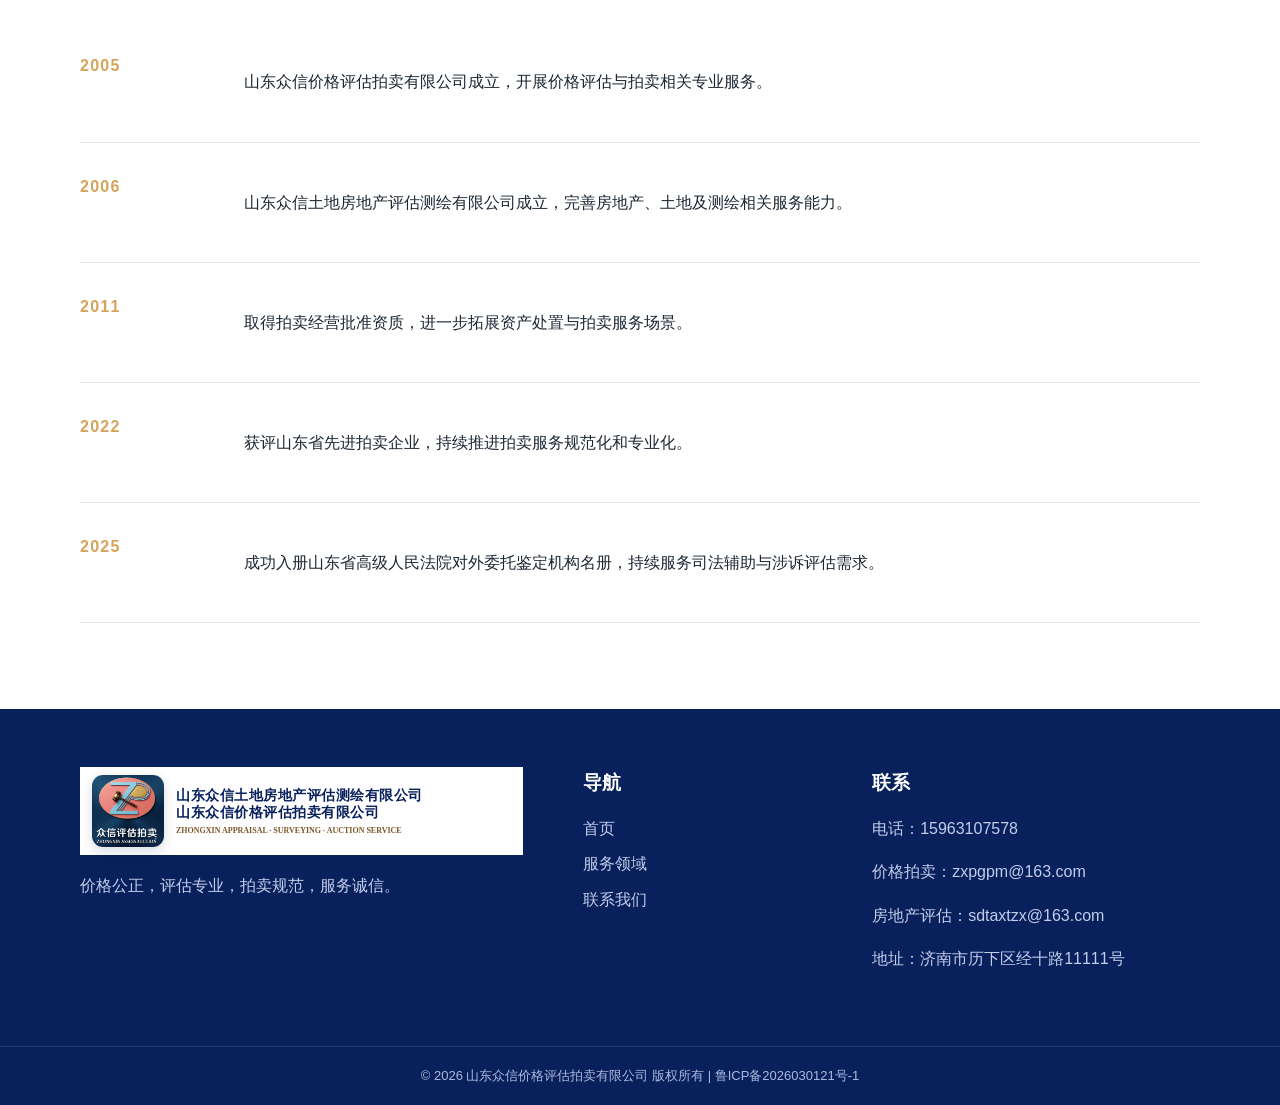
==== commit 98257510: "Unify branding across site footer and metadata" ====
--- a/about.html
+++ b/about.html
@@ -8,10 +8,10 @@
     <meta property="og:type" content="website">
     <meta property="og:title" content="关于我们 | 山东众信价格评估拍卖有限公司">
     <meta property="og:description" content="众信体系以价格评估拍卖业务为主体，协同房地产土地评估测绘等专业能力。">
-    <meta property="og:image" content="assets/logo-header.svg">
+    <meta property="og:image" content="assets/logo-original.png?v=20260722-final">
     <link rel="canonical" href="https://zhongxinpm.cn/about.html">
     <link rel="icon" href="assets/logo-original.png?v=20260722-final" type="image/png">
-    <link rel="stylesheet" href="styles.css?v=20260608-local-images">
+    <link rel="stylesheet" href="styles.css?v=20260722-logo-unified">
 </head>
 <body>
     <header class="site-header">
@@ -214,9 +214,9 @@
     </main>
 
     <footer class="site-footer">
-        <div class="container footer-grid"><div><a class="brand footer-brand" href="index.html"><img class="brand-logo" src="assets/logo-header.svg?v=20260609-company-name" alt="山东众信土地房地产评估测绘有限公司 山东众信价格评估拍卖有限公司"></a><p>价格公正，评估专业，拍卖规范，服务诚信。</p></div><div><h3>导航</h3><a href="index.html">首页</a><a href="services.html">服务领域</a><a href="contact.html">联系我们</a></div><div><h3>联系</h3><p>电话：15963107578</p><p>价格拍卖：zxpgpm@163.com</p><p>房地产评估：sdtaxtzx@163.com</p><p>地址：济南市历下区经十路11111号</p></div></div>
+        <div class="container footer-grid"><div><a class="brand footer-brand" href="index.html"><img class="brand-logo" src="assets/logo-original.png?v=20260722-final" alt="众信评估拍卖"><span class="brand-copy"><strong>山东众信土地房地产评估测绘有限公司</strong><strong>山东众信价格评估拍卖有限公司</strong><small>ZHONGXIN APPRAISAL · SURVEYING · AUCTION SERVICE</small></span></a><p>价格公正，评估专业，拍卖规范，服务诚信。</p></div><div><h3>导航</h3><a href="index.html">首页</a><a href="services.html">服务领域</a><a href="contact.html">联系我们</a></div><div><h3>联系</h3><p>电话：15963107578</p><p>价格拍卖：zxpgpm@163.com</p><p>房地产评估：sdtaxtzx@163.com</p><p>地址：济南市历下区经十路11111号</p></div></div>
         <div class="footer-bottom">© 2026 山东众信价格评估拍卖有限公司 版权所有 | 鲁ICP备2026030121号-1</div>
     </footer>
-    <script src="script.js?v=20260608-local-images"></script>
+    <script src="script.js?v=20260722-news-filter"></script>
 </body>
 </html>
--- a/styles.css
+++ b/styles.css
@@ -1820,13 +1820,30 @@
 }
 
 .footer-brand {
+    width: 100%;
+    min-width: 0;
     max-width: 500px;
     padding: 8px 12px;
+    gap: 12px;
     background: #fff;
 }
 
 .footer-brand .brand-logo {
-    height: 88px;
+    width: 72px;
+    height: 72px;
+    flex: 0 0 72px;
+    border-radius: 11px;
+    box-shadow: 0 4px 12px rgba(8, 31, 92, 0.16);
+}
+
+.footer-brand .brand-copy strong {
+    font-size: 14px;
+    letter-spacing: 0.5px;
+}
+
+.footer-brand .brand-copy small {
+    font-size: 8px;
+    letter-spacing: 0;
 }
 
 .site-footer h3 {
@@ -2058,7 +2075,10 @@
     }
 
     .footer-brand .brand-logo {
-        height: 74px;
+        width: 58px;
+        height: 58px;
+        flex-basis: 58px;
+        border-radius: 9px;
     }
 
     .section {
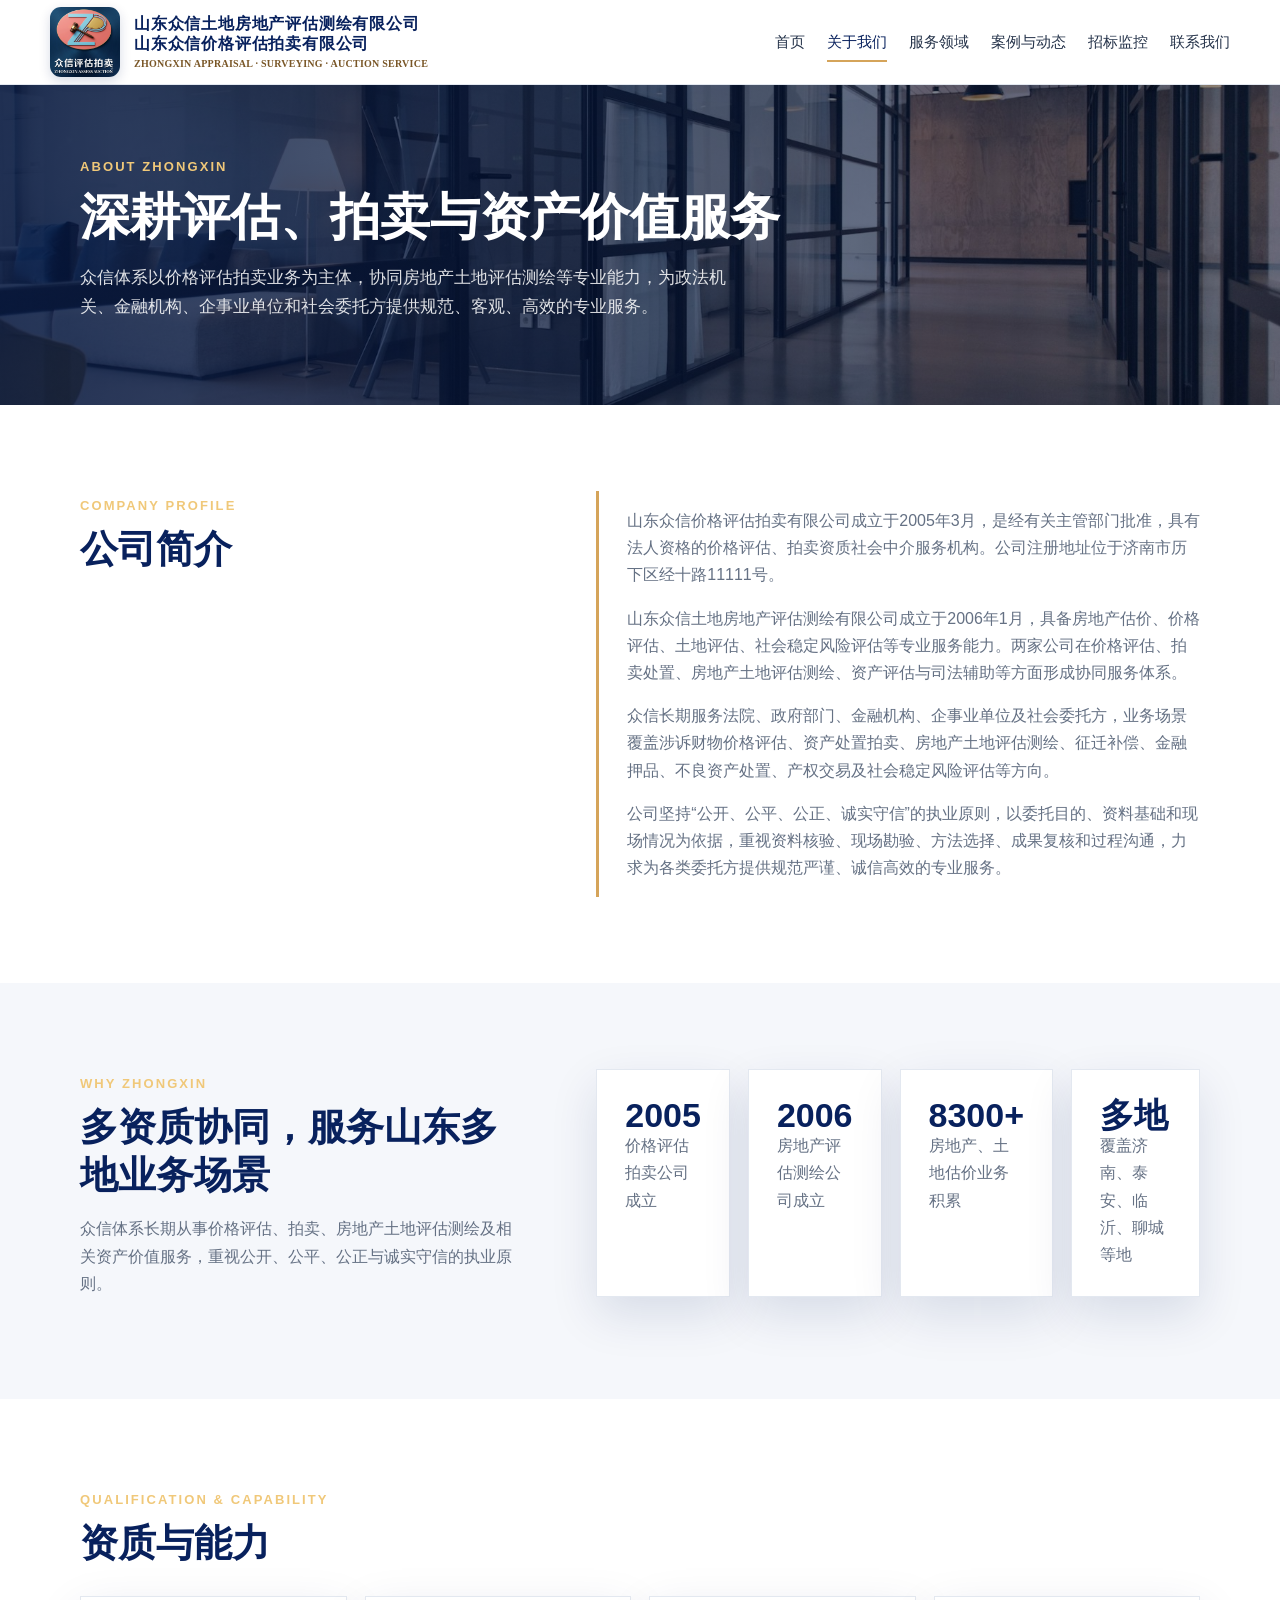
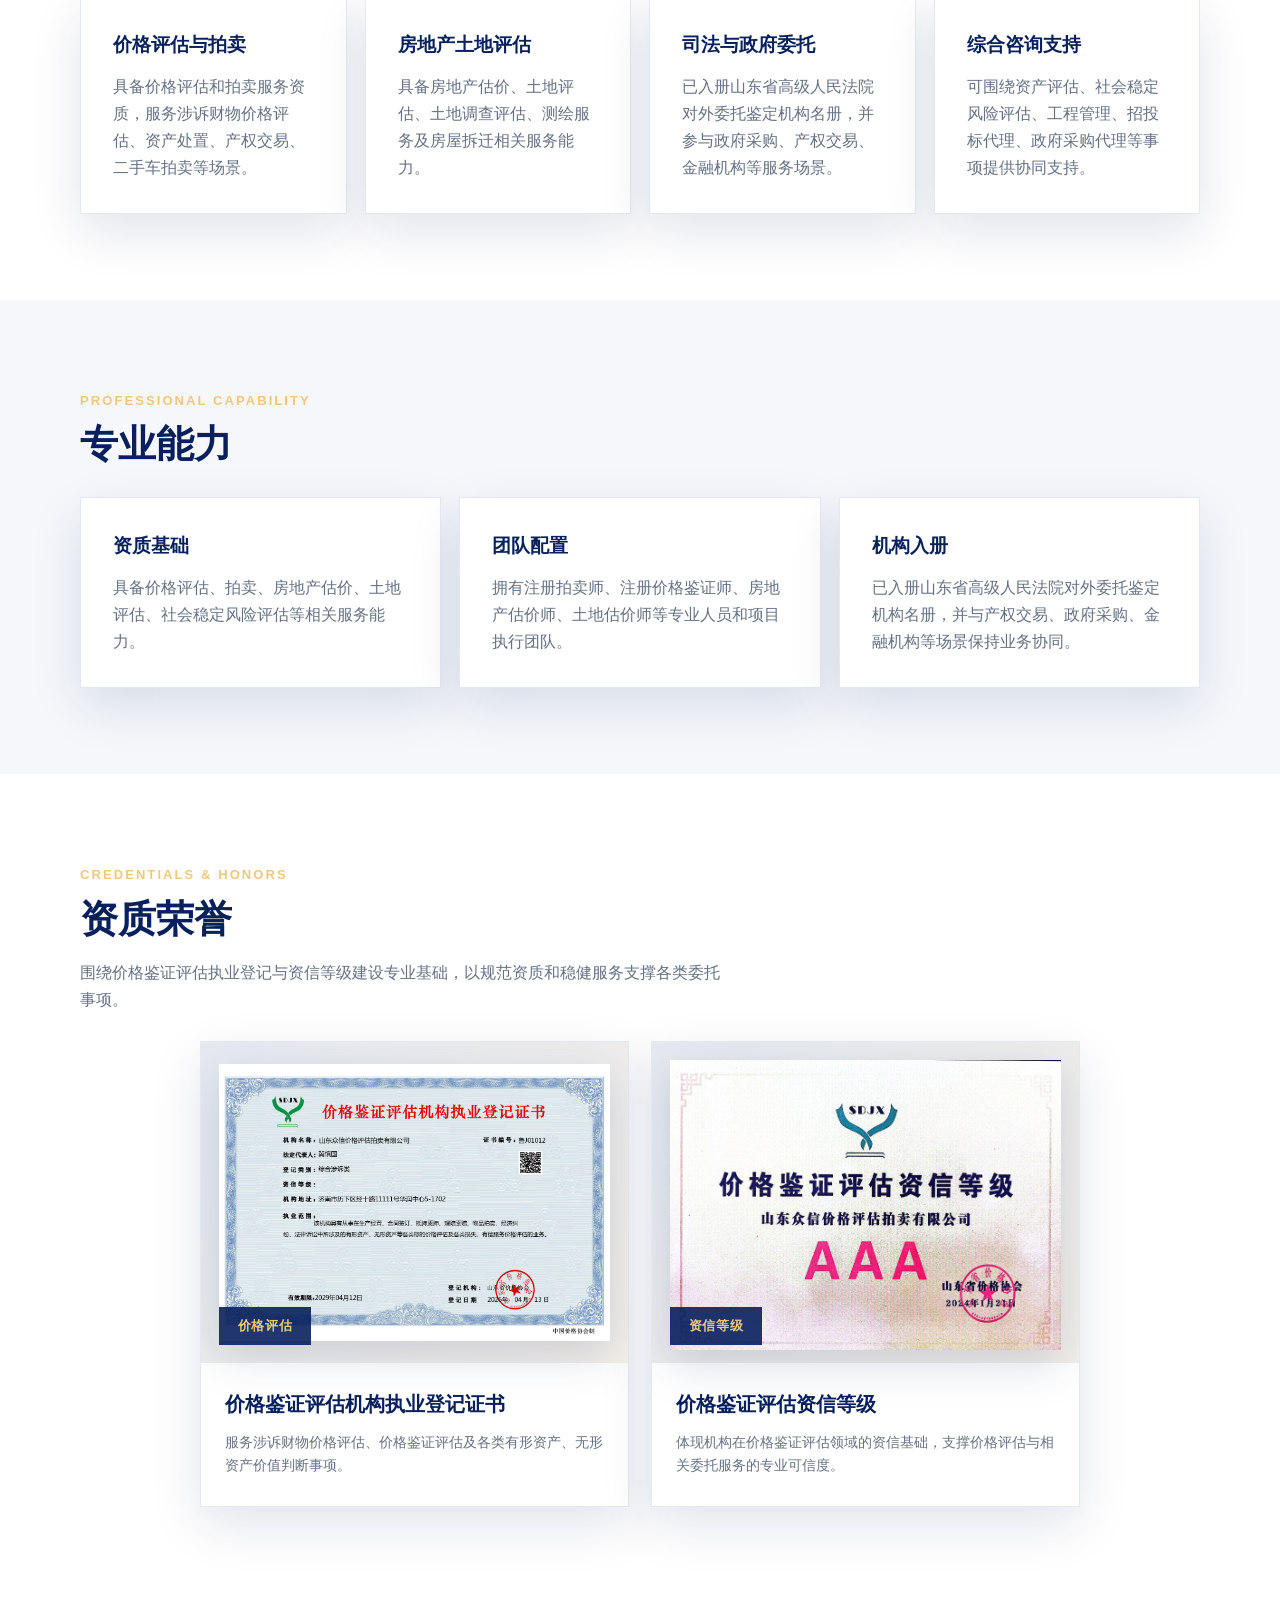
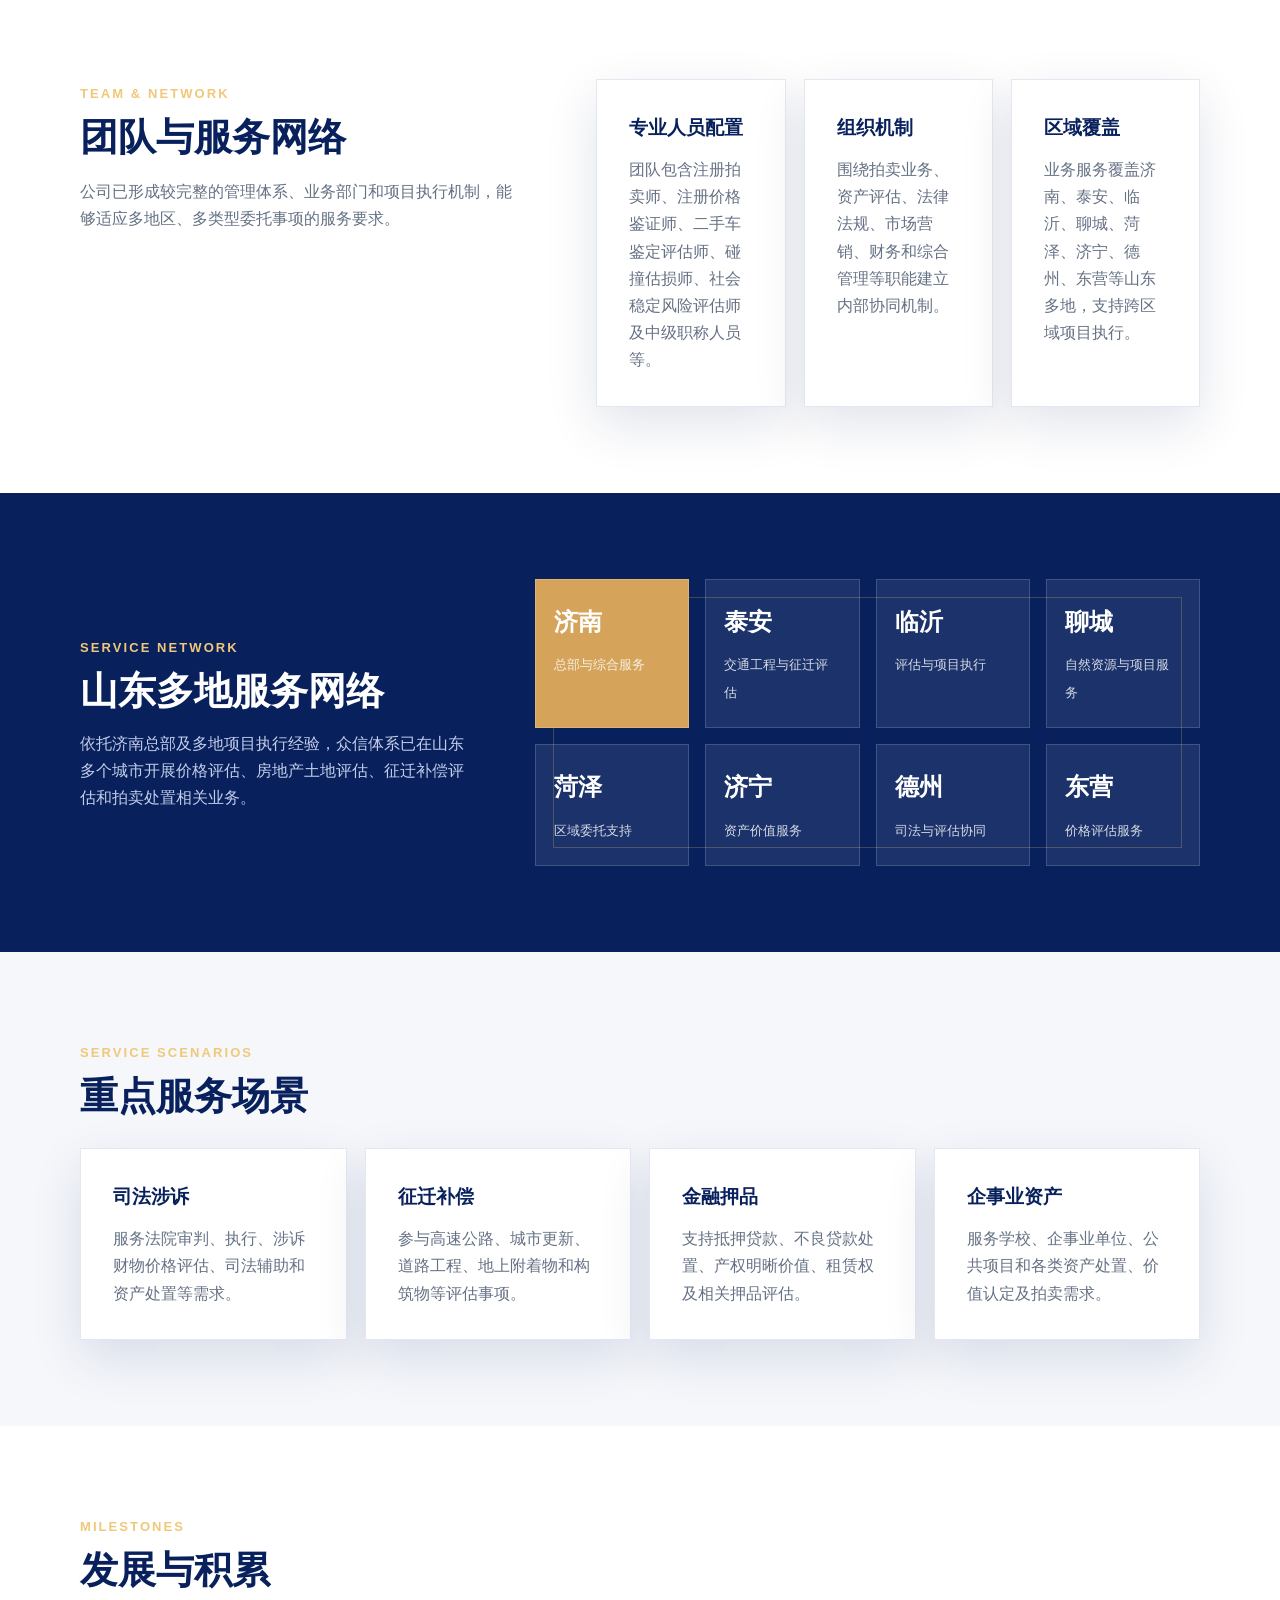
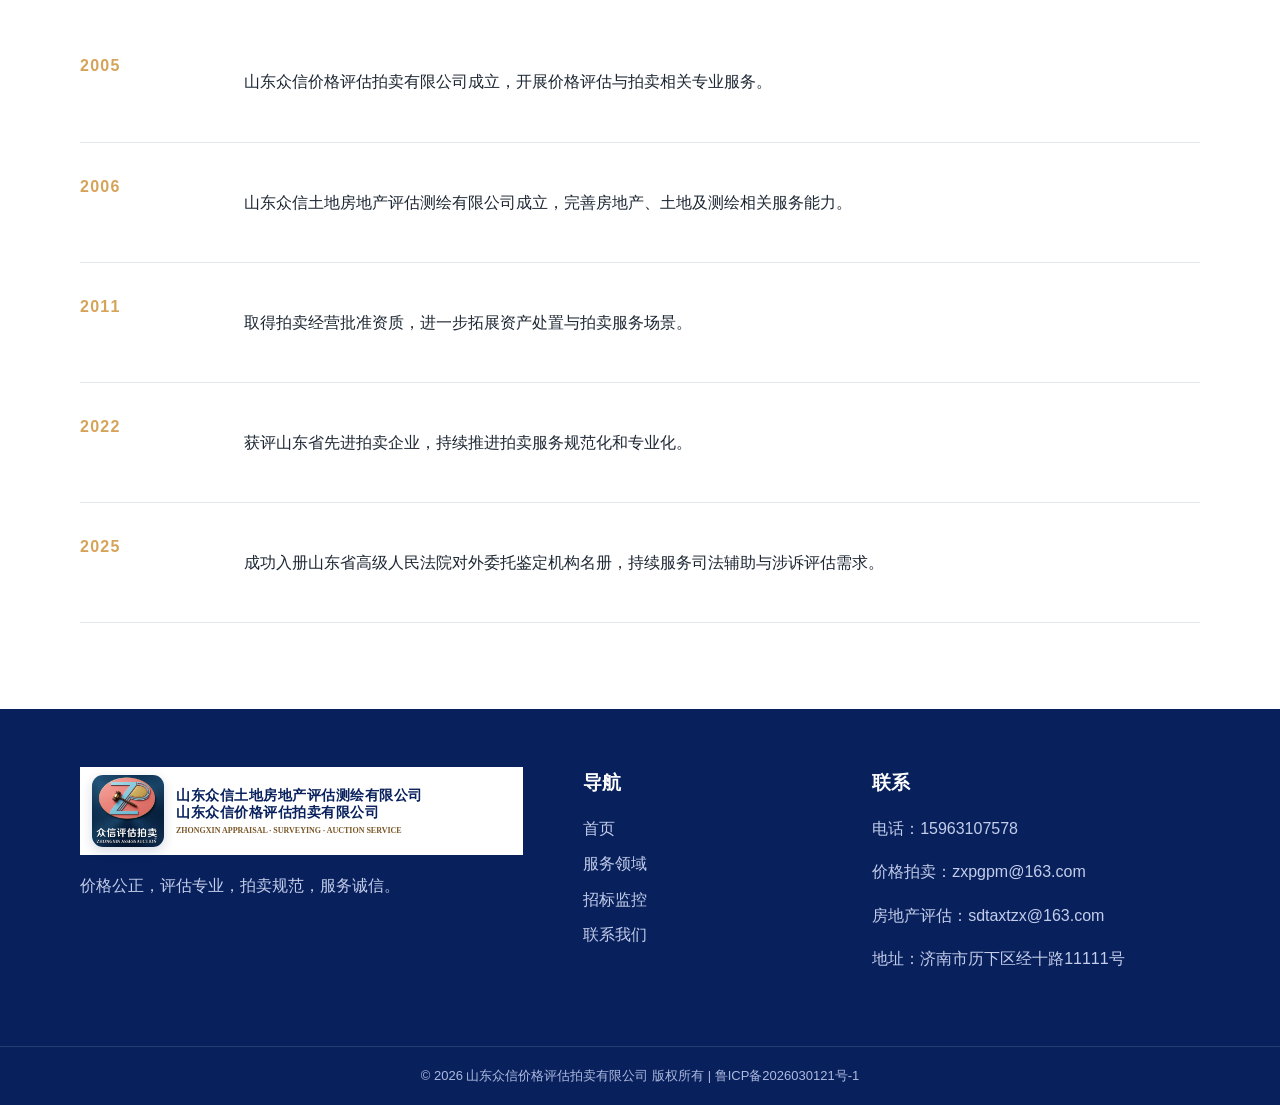
==== commit bb8044f7: "Add university tender monitor page" ====
--- a/about.html
+++ b/about.html
@@ -19,7 +19,7 @@
             <a class="brand" href="index.html"><img class="brand-logo" src="assets/logo-original.png?v=20260722-final" alt="众信评估拍卖"><span class="brand-copy"><strong>山东众信土地房地产评估测绘有限公司</strong><strong>山东众信价格评估拍卖有限公司</strong><small>ZHONGXIN APPRAISAL · SURVEYING · AUCTION SERVICE</small></span></a>
             <button class="menu-toggle" type="button" aria-label="打开导航" aria-expanded="false"><span></span><span></span><span></span></button>
             <nav class="main-nav" aria-label="主导航">
-                <a href="index.html">首页</a><a class="active" href="about.html">关于我们</a><a href="services.html">服务领域</a><a href="insights.html">案例与动态</a><a href="contact.html">联系我们</a>
+                <a href="index.html">首页</a><a class="active" href="about.html">关于我们</a><a href="services.html">服务领域</a><a href="insights.html">案例与动态</a><a href="monitor.html">招标监控</a><a href="contact.html">联系我们</a>
             </nav>
         </div>
     </header>
@@ -214,7 +214,7 @@
     </main>
 
     <footer class="site-footer">
-        <div class="container footer-grid"><div><a class="brand footer-brand" href="index.html"><img class="brand-logo" src="assets/logo-original.png?v=20260722-final" alt="众信评估拍卖"><span class="brand-copy"><strong>山东众信土地房地产评估测绘有限公司</strong><strong>山东众信价格评估拍卖有限公司</strong><small>ZHONGXIN APPRAISAL · SURVEYING · AUCTION SERVICE</small></span></a><p>价格公正，评估专业，拍卖规范，服务诚信。</p></div><div><h3>导航</h3><a href="index.html">首页</a><a href="services.html">服务领域</a><a href="contact.html">联系我们</a></div><div><h3>联系</h3><p>电话：15963107578</p><p>价格拍卖：zxpgpm@163.com</p><p>房地产评估：sdtaxtzx@163.com</p><p>地址：济南市历下区经十路11111号</p></div></div>
+        <div class="container footer-grid"><div><a class="brand footer-brand" href="index.html"><img class="brand-logo" src="assets/logo-original.png?v=20260722-final" alt="众信评估拍卖"><span class="brand-copy"><strong>山东众信土地房地产评估测绘有限公司</strong><strong>山东众信价格评估拍卖有限公司</strong><small>ZHONGXIN APPRAISAL · SURVEYING · AUCTION SERVICE</small></span></a><p>价格公正，评估专业，拍卖规范，服务诚信。</p></div><div><h3>导航</h3><a href="index.html">首页</a><a href="services.html">服务领域</a><a href="monitor.html">招标监控</a><a href="contact.html">联系我们</a></div><div><h3>联系</h3><p>电话：15963107578</p><p>价格拍卖：zxpgpm@163.com</p><p>房地产评估：sdtaxtzx@163.com</p><p>地址：济南市历下区经十路11111号</p></div></div>
         <div class="footer-bottom">© 2026 山东众信价格评估拍卖有限公司 版权所有 | 鲁ICP备2026030121号-1</div>
     </footer>
     <script src="script.js?v=20260722-news-filter"></script>
--- a/styles.css
+++ b/styles.css
@@ -129,6 +129,7 @@
     position: relative;
     color: #25334a;
     padding: 27px 0;
+    white-space: nowrap;
 }
 
 .main-nav a::after {
